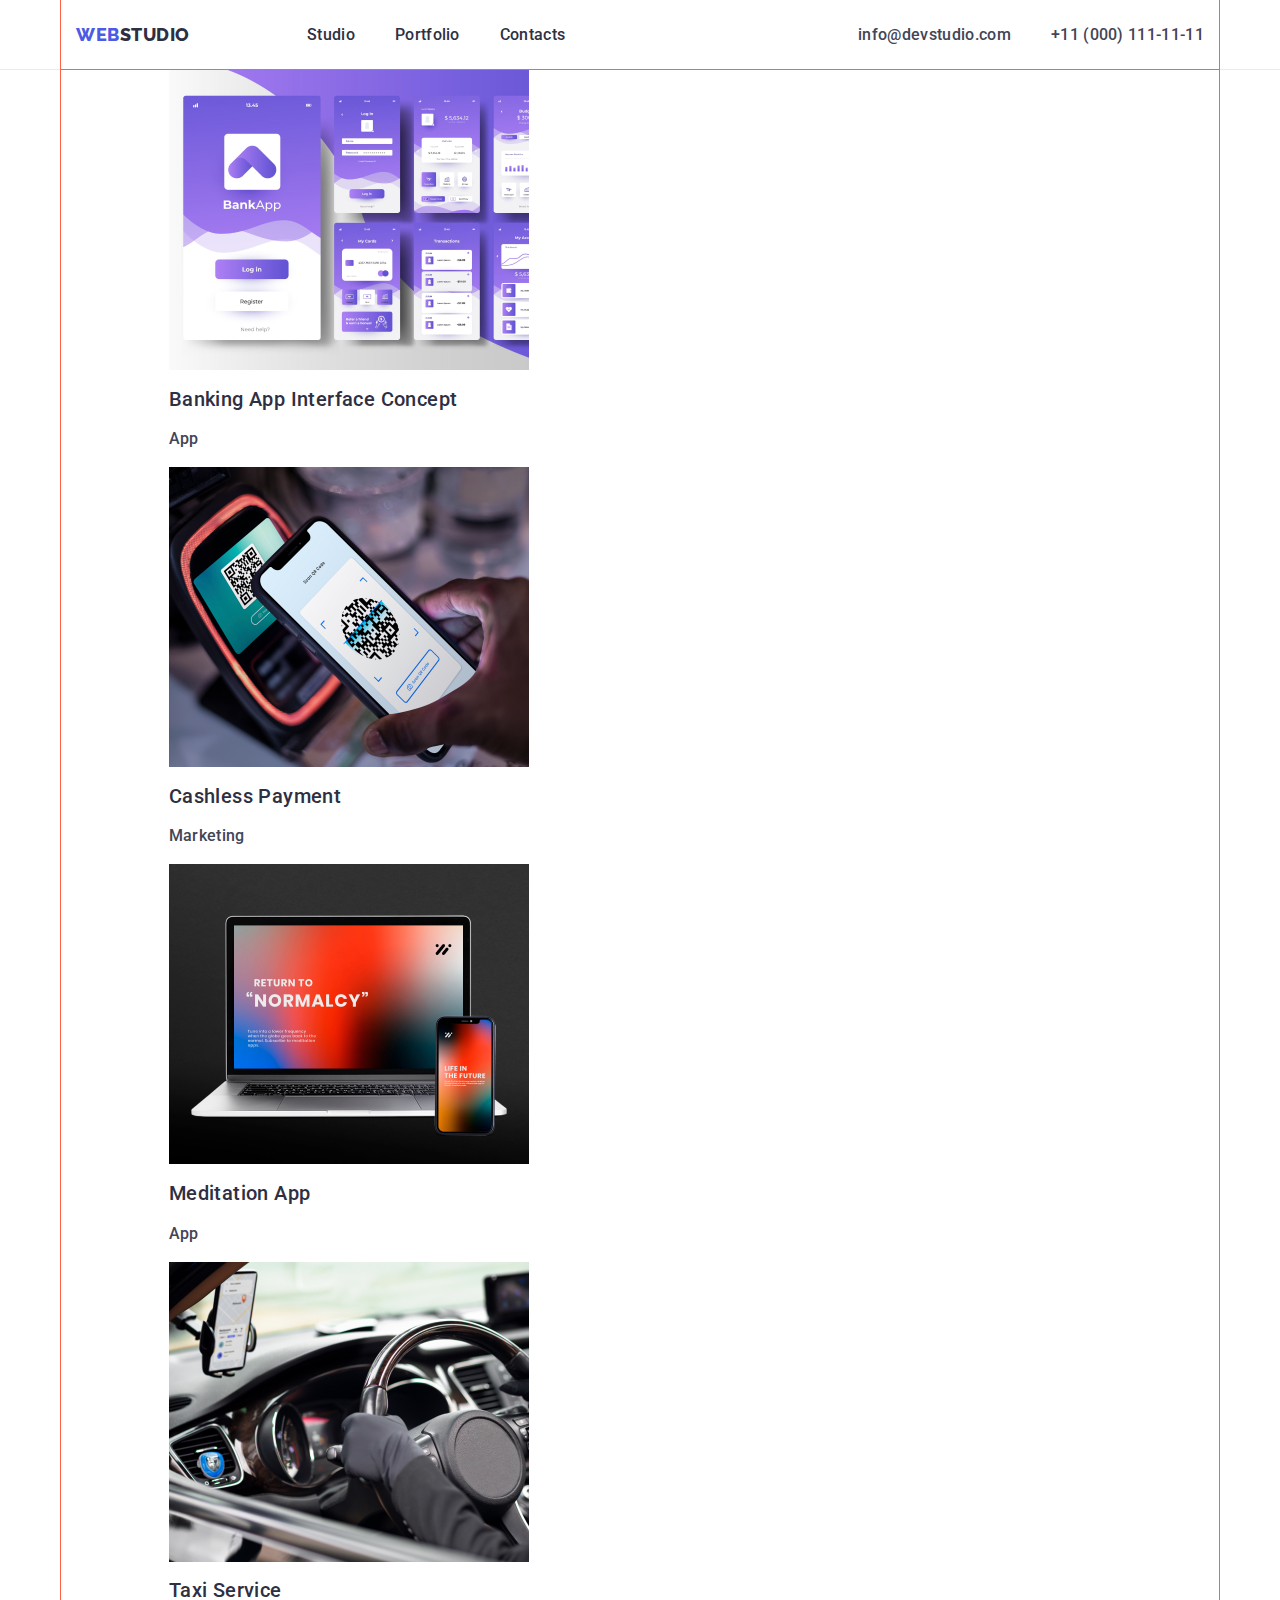
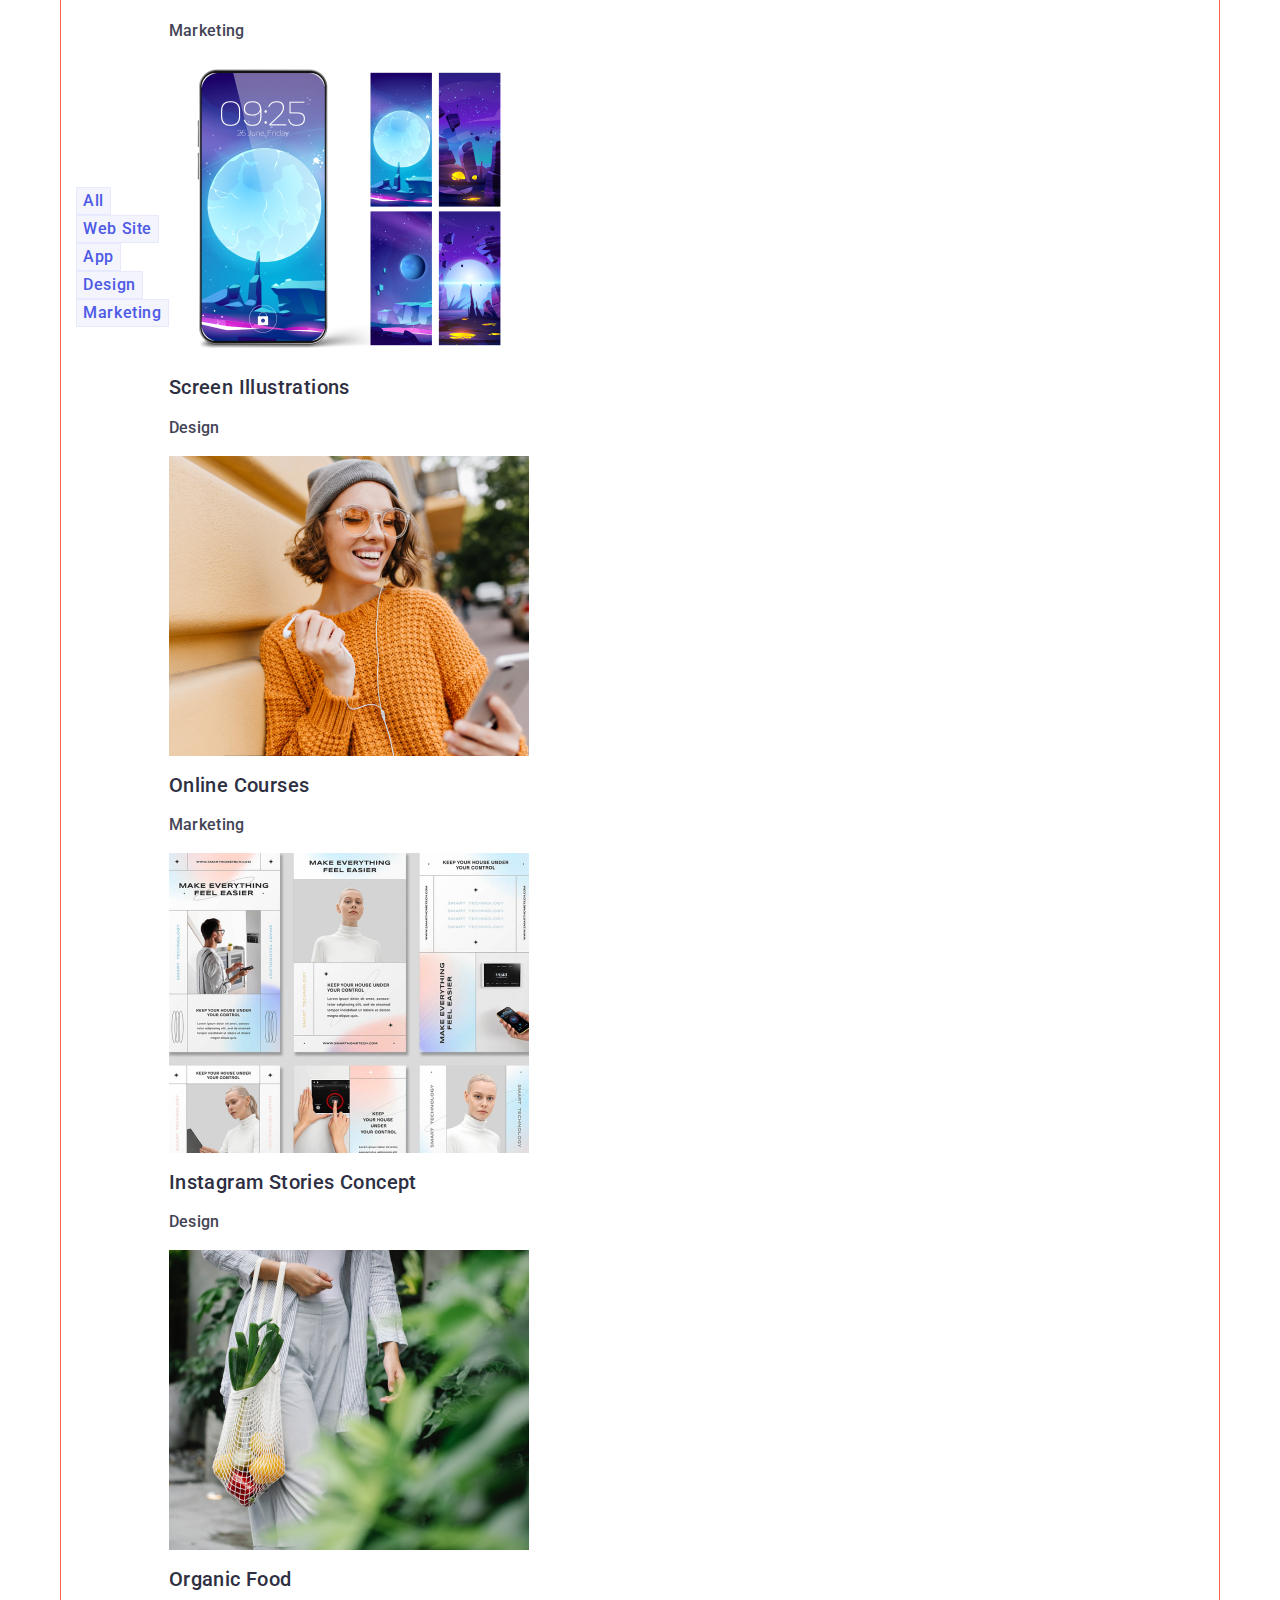
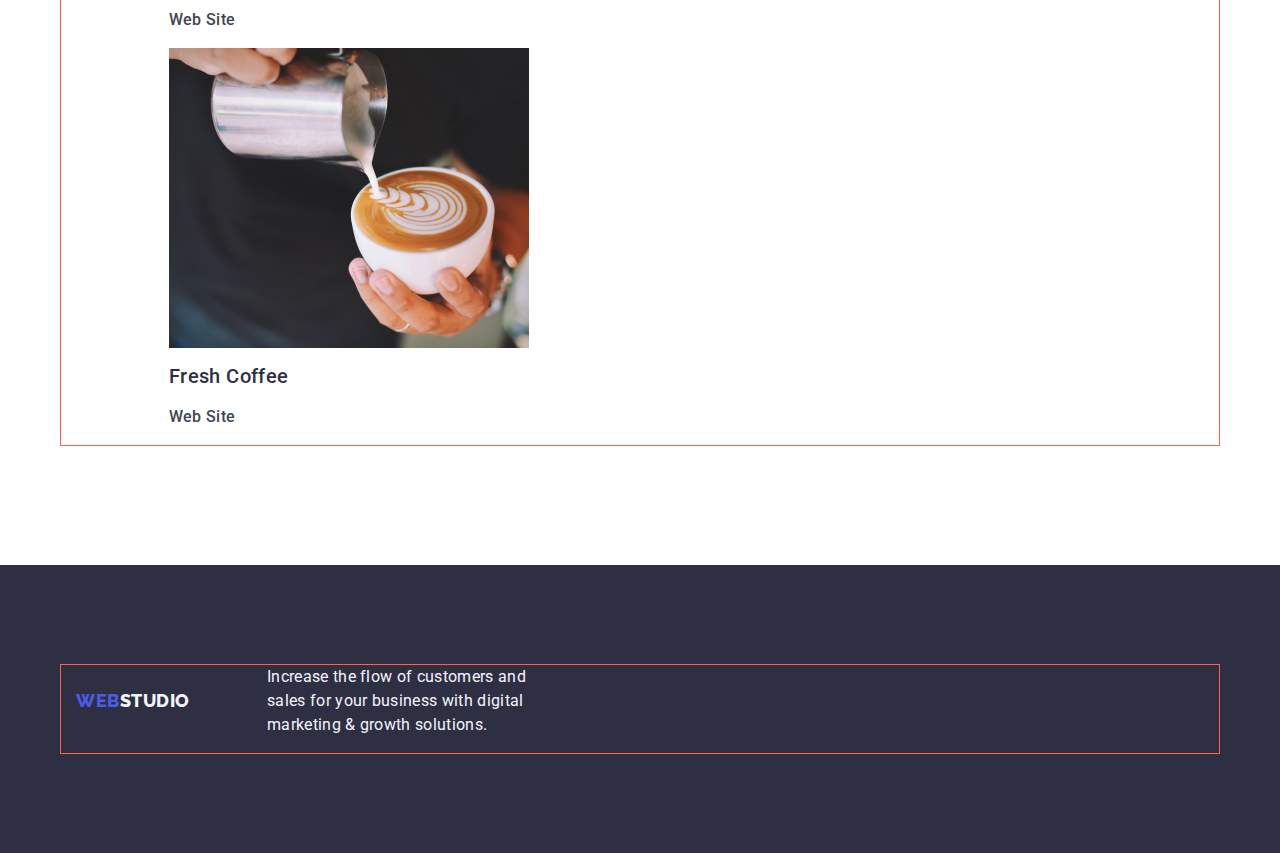
==== portfolio.html @ caf19164 "update" ====
<!DOCTYPE html>
<html lang="en">
  <head>
    <meta charset="UTF-8">
    <meta http-equiv="X-UA-Compatible" content="IE=edge">
    <meta name="viewport" content="width=device-width, initial-scale=1.0">
    <title>Portfolio</title>
    <link rel="stylesheet" 
    href="https://cdnjs.cloudflare.com/ajax/libs/modern-normalize/1.1.0/modern-normalize.min.css">
    <link rel="preconnect" href="https://fonts.googleapis.com">
    <link rel="preconnect" href="https://fonts.gstatic.com" crossorigin>
    <link
    href="https://fonts.googleapis.com/css2?family=Montserrat:wght@400;700&family=Raleway:wght@800&family=Roboto:wght@400;500;700;900&display=swap"
      rel="stylesheet">
      <link rel="stylesheet" href="./css/style.css">
  </head>
  <body>
    <!-- Top Line -->
    <header class="header">
      <div class="container"> 
        <nav class="nav-main">
          <a href="./index.html" class="link logo-header">Web<span class="logo-header-studio">Studio</span></a>
          <ul class="list nav-main">
            <li><a href="./index.html" class="link">Studio</a></li>
            <li><a href="./portfolio.html" class="link">Portfolio</a></li>
            <li><a href="" class="link">Contacts</a></li>
          </ul>
        </nav>
        <address class="contacts">
          <ul class="list nav-address">
            <li><a href="mailto:info@devstudio.com" class="link">info@devstudio.com</a></li>
            <li><a href="tel:+110001111111" class="link">+11 (000) 111-11-11</a></li>
          </ul>
        </address>
      </div>
    </header>
    
    <!-- Main -->
<main>
 <section class="portfoli">
  <div class="container">
  <h1 hidden><Button>Portfolio</Button></h1>
  
<ul class="list">
  <li><button type="button" class="portfolio-button">All</button></li>
  <li><button type="button" class="portfolio-button">Web Site</button></li>
  <li><button type="button" class="portfolio-button">App</button></li>
  <li><button type="button" class="portfolio-button">Design</button></li>
  <li><button type="button" class="portfolio-button">Marketing</button></li>
</ul>
  
  <ul class="list">
<li>
   <a href="" class="link"><img src="./images/portfolio.jpg" alt="Banking App Interface Concept" width="360">
    <h2 class="img-name">Banking App Interface Concept</h2>
      <p class="img-desc">App</p></a> 
</li>
<li>
  <a href="" class="link"><img src="./images/portfolio1.jpg" alt="Cashless Payment" width="360">
    <h2 class="img-name">Cashless Payment</h2>
      <p class="img-desc">Marketing</p></a>
</li>
<li>
  <a href="" class="link"><img src="./images/portfolio2.jpg" alt="Meditation App" width="360">
    <h2 class="img-name">Meditation App</h2>
      <p class="img-desc">App</p></a>
</li>
<li>
  <a href="" class="link"><img src="./images/portfolio3.jpg" alt="Taxi Service" width="360">
    <h2 class="img-name">Taxi Service</h2>
      <p class="img-desc">Marketing</p></a>
</li>
<li>
  <a href="" class="link"><img src="./images/portfolio4.jpg" alt="Screen Illustrations" width="360">
    <h2 class="img-name">Screen Illustrations</h2>
      <p class="img-desc">Design</p></a>
</li>
<li>
  <a href="" class="link"><img src="./images/portfolio5.jpg" alt="Online Courses" width="360">
    <h2 class="img-name">Online Courses</h2>
      <p class="img-desc">Marketing</p></a>
</li>
<li>
  <a href="" class="link"><img src="./images/portfolio6.jpg" alt="Instagram Stories Concept" width="360">
    <h2 class="img-name">Instagram Stories Concept</h2>
      <p class="img-desc">Design</p></a>
</li>
<li>
  <a href="" class="link"><img src="./images/portfolio7.jpg" alt="Organic Food" width="360">
    <h2 class="img-name">Organic Food</h2>
      <p class="img-desc">Web Site</p></a>
</li>
<li>
  <a href="" class="link"><img src="./images/portfolio8.jpg" alt="Fresh Coffee" width="360">
    <h2 class="img-name">Fresh Coffee</h2>
      <p class="img-desc">Web Site</p></a>
</li>
  </ul>
</div>
</section>
</main>
    
    <!-- footer -->
    <footer class="footer">
      <div class="container">
        <a href="./index.html" class="link logo-footer">Web<span class="logo-footer-studio">Studio</span></a>
      <p class="title-footer">
        Increase the flow of customers and sales for your business with digital
        marketing & growth solutions.
      </p>
      </div>
</footer>
  </body>
</html>
---- css/style.css ----
/* на все сразу */
body {
    background-color: #FFFFFF;
    color: #434455;
    font-family: Roboto, sans-serif;
    letter-spacing: 0.02em;
    font-size: 16px;
    line-height: 1.5; 
}

.link {
    text-decoration: none;
    padding-top: 24px;
    padding-bottom: 24px;
}

 .link:hover, .link:focus {
    color: #404bbf;
}

.list {
   list-style: none; 
   margin: 0;
   padding: 0;
}

.list a {
    color: var(--primary-text-color);
    font-weight: 500;
    font-size: 16px;
    line-height: 1.5;
    letter-spacing: 0.02em;
    text-decoration: none;
}

img{
    display:block;
}  

.container {
    width: 1158px;
    display: flex;
    align-items: center;
    
    padding-left: 15px;
    padding-right: 15px;
    margin-left: auto;
    margin-right: auto;   
    outline: 1px solid tomato; 
}


    /* --primary-text-color -#2E2F42; */
    /* --title-text-color- #434455; */
    /* --background-color: #404BBF; */
    /* --white-color: #FFFFFF; */
:root {
    --primary-text-color: #2E2F42;
    --title-text-color: #434455;
    --background-color: #404BBF;
    --white-color: #FFFFFF;
    --background-color-button: #4d5ae5;
}

 /* logo */
.logo-header {
    color: #4D5AE5;
    
    font-weight: 800;
    font-size: 18px;
    letter-spacing: 0.03em;
    font-family: Raleway, sans-serif;
    text-transform: uppercase;
    
    width: 115px;
    line-height: 1.17;
    margin-right: 76px;
}   

.logo-footer {
    color: #4D5AE5;
    
    font-weight: 800;
    font-size: 18px;
    letter-spacing: 0.03em;
    font-family: Raleway, sans-serif;
    text-transform: uppercase;
    
    width: 115px;
    line-height: 1.17;
    margin-right: 76px;
    display: inline-block;
    margin-bottom: 16px;
}   

/* header */

.header {
    border-bottom: 1px solid #e7e9fc
}

.logo-header-studio {
    color: var(--primary-text-color);
}

.contacts a {
    color: var(--title-text-color);
}

.contacts {
    font-style: normal;
    margin-left: auto;
}

.nav-main {
    display: flex;
    align-items: center;
    gap: 40px;
}

.nav-address {
    display: flex;
    gap: 40px;
}


/* footer */

.footer {
    background-color: #2E2F42;
    padding: 100px 0;
}

.logo-footer-studio {
    color: #F4F4FD;
    display: inline-block;
}

.title-footer {
    color: #F4F4FD;
    
    font-size: 16px;
    
    width: 264px;
    line-height: 1.5;
    margin-top: 0;
}


/* main Web*/

/* hero */
.hero {
    background-color: #2e2f42;
    text-align: center; 
    padding-top: 188px;
    padding-bottom: 188px;
    
}

.hero-title { 
    color: var(--white-color);
    
    font-weight: 700;
    font-size: 56px;
    line-height: 1.07;
    letter-spacing: 0.02em;
    
    max-width: 496px;
    
    margin-bottom: 48px;
    margin-top: 0;
    margin-left: auto;
    margin-right: auto;
}

.hero-button {
    color: var(--white-color);
    background-color: var(--background-color-button);
    
    font-family: Roboto, sans-serif;
    font-weight: 500;
    font-size: 16px;
    line-height: 1.5;
    letter-spacing: 0.04em;
    border-radius: 4px;
    
    
    min-width: 169px;
    height: 56px;
    margin-left: auto;
    margin-right: auto;

    border: none;
    cursor: pointer;
    display: block;
}

.hero-button:hover, .hero-button:focus {
    background-color: var(--background-color)
}

/* tactics */

.tactics {
    padding-top: 120px;
    padding-bottom: 120px;
}

.tactics-title {
    color: var(--primary-text-color);
    
    font-weight: 500;
    font-size: 20px;
    line-height: 1.2;
    letter-spacing: 0.02em;
    
    margin-top: 0;
    margin-bottom: 8px;
}

.tactics-text {
    width: 264px;
} 

.tactics-content {
    display: flex;
    gap: 24px;
}

.tactics-content .item {
    width: calc((100% - 72px) / 4);
}



/* What are we doing */

.actions {
    padding-bottom: 120px;
}

.our-actions {
    color: var(--primary-text-color);
    
    font-weight: 700;
    font-size: 36px;
    line-height: 1.11;
   
    margin-bottom: 72px;

    text-align: center;
    text-transform: capitalize;
}

.img-actions {
    display: flex;
    gap: 24px;
}

.img-actions .item {
    width: calc((100%-48px) / 3);
}

/* Our Team */
.team {
    background-color: #F4F4FD;
    padding-top: 120px;
    padding-bottom: 120px;

}

.our-team { 
    color: var(--primary-text-color);
    
    font-weight: 700;
    font-size: 36px;
    line-height: 1.11;
    letter-spacing: 0.02em;

    padding-top: 120px;
    padding-bottom: 72px;

    text-align: center;  
    text-transform: capitalize;
}

.team-name {
    color: var(--primary-text-color);
    
    font-weight: 500;
    font-size: 20px;
    line-height: 1.2;
    letter-spacing: 0.02em;
    
    margin-top: 32px;
    margin-bottom: 8px;
}

.img-employees {
    display: flex;
    gap: 24px;
}

.photo-team {
    background-color: var(--white-color);
    width: calc((100%-72px) / 4);
}

/* .team-profession {
} */

/* main Portfolio */
.portfoli {
    margin-bottom: 120px;
}


.portfolio-button {
    color: #4D5AE5;
    background: #F4F4FD;
    border: 1px solid #E7E9FC;
    
    font-family: inherit;
    font-weight: 500;
    font-size: 16px;
    line-height: 1.5;
    letter-spacing: 0.04em;
   
    cursor: pointer;
}

.portfolio-button:hover, .portfolio-button:focus {
    color: var(--white-color);
    background-color:  var(--background-color)
}    

.img-name {
    color: var(--primary-text-color);
    font-weight: 500;
    font-size: 20px;
    line-height: 1.2;
    letter-spacing: 0.02em
}

.img-desc {
  color: var(--title-text-color);
}
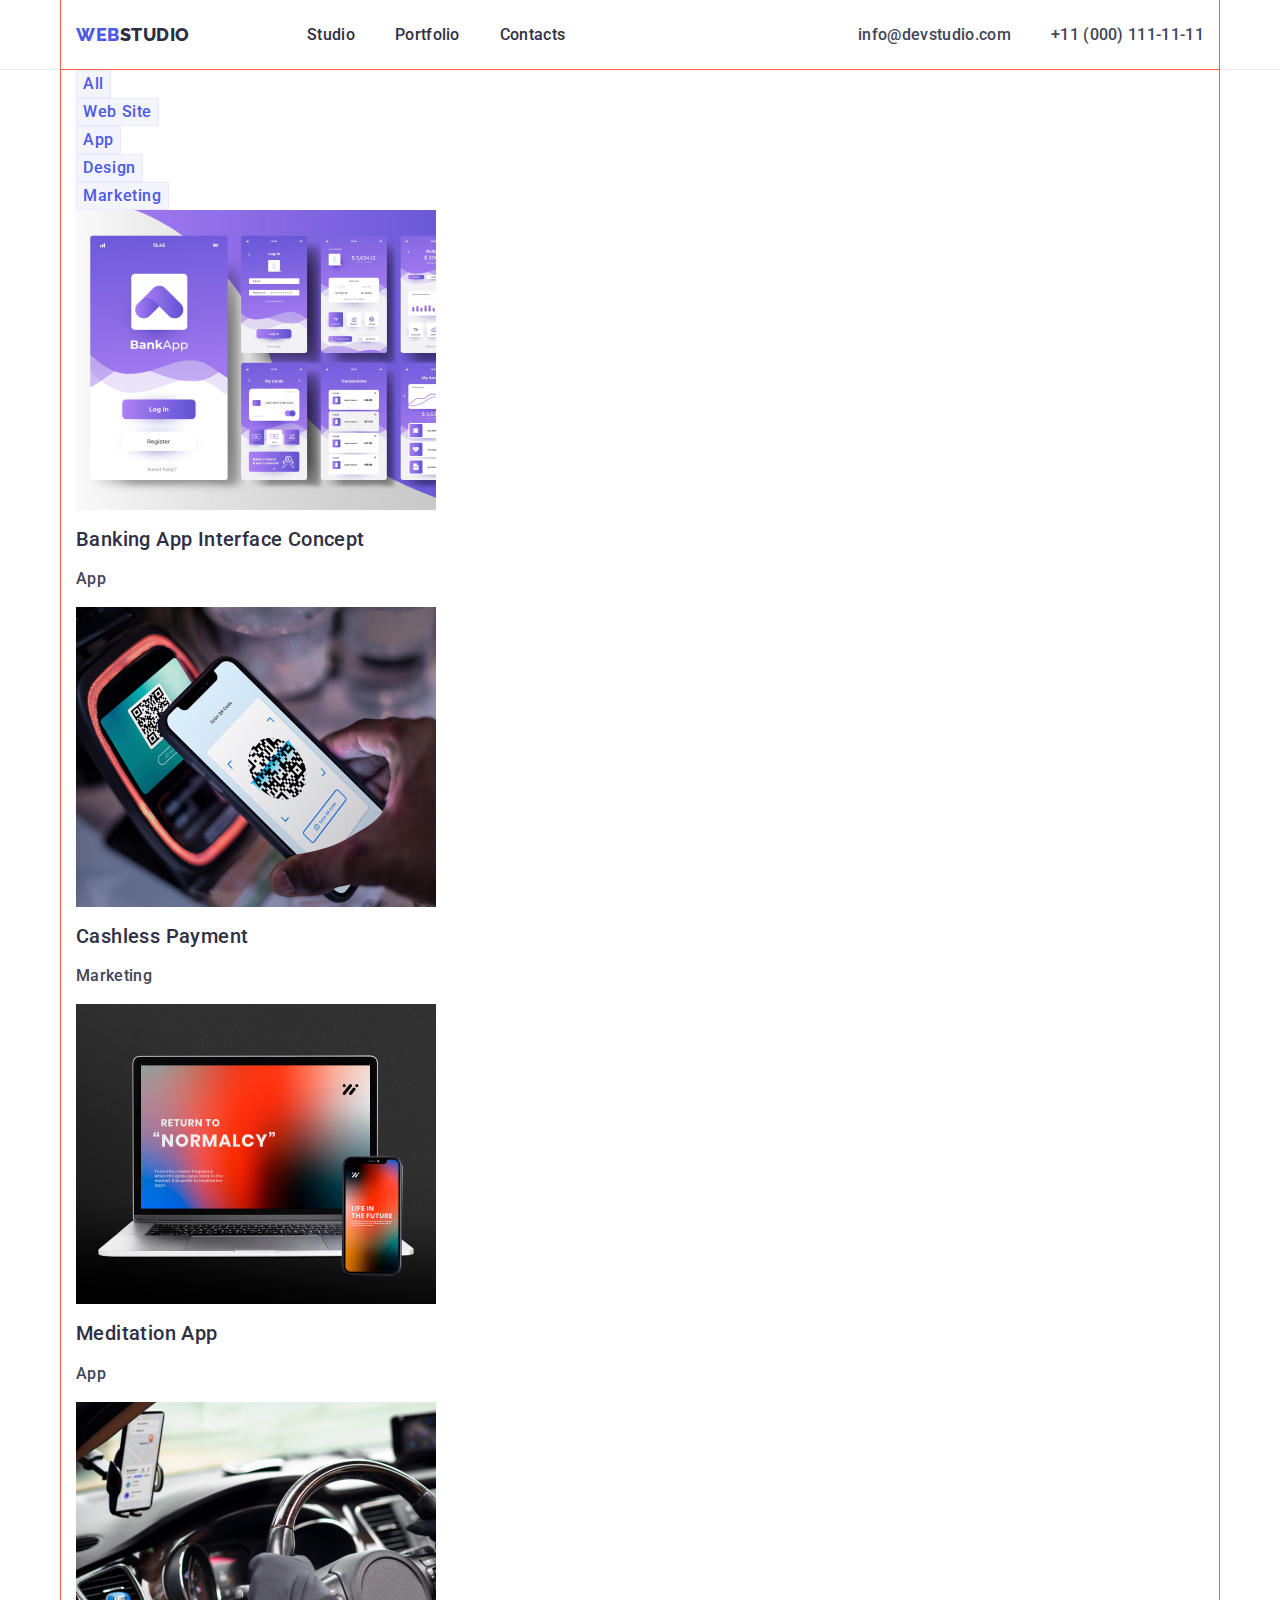
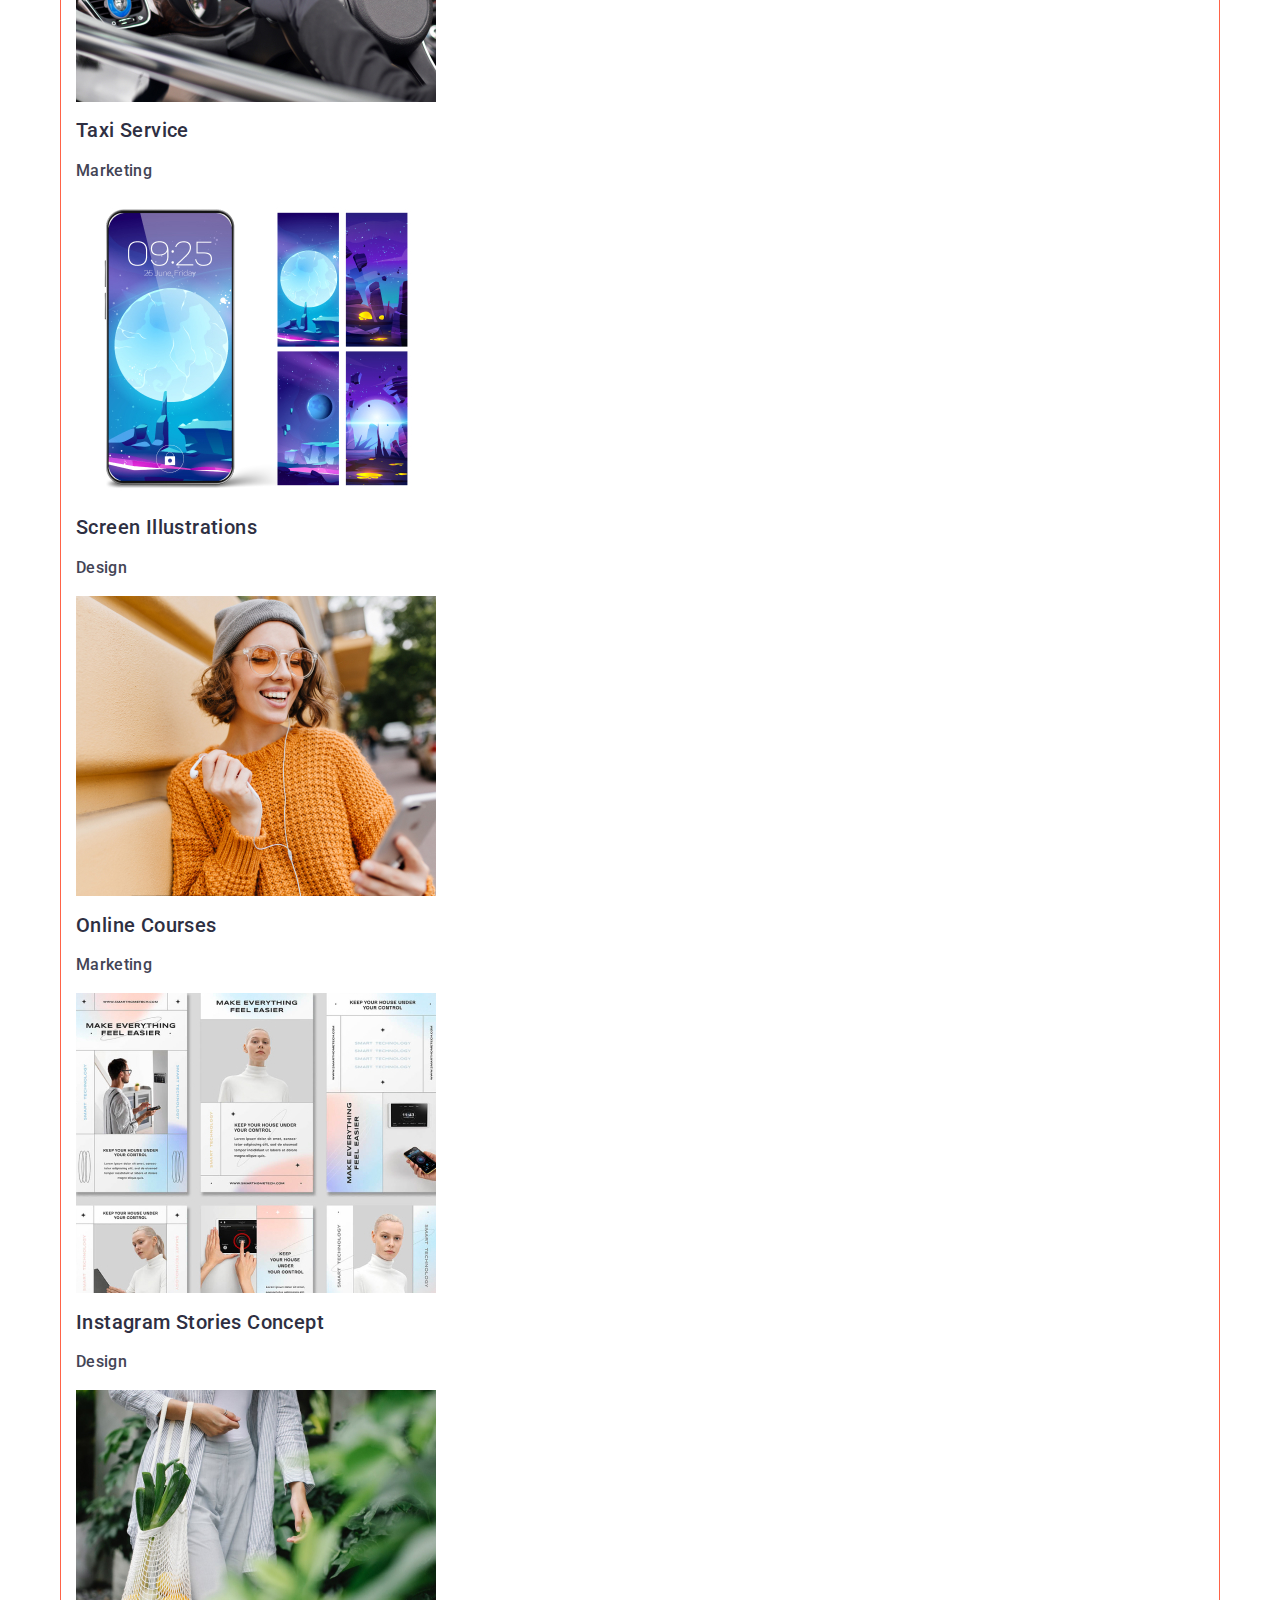
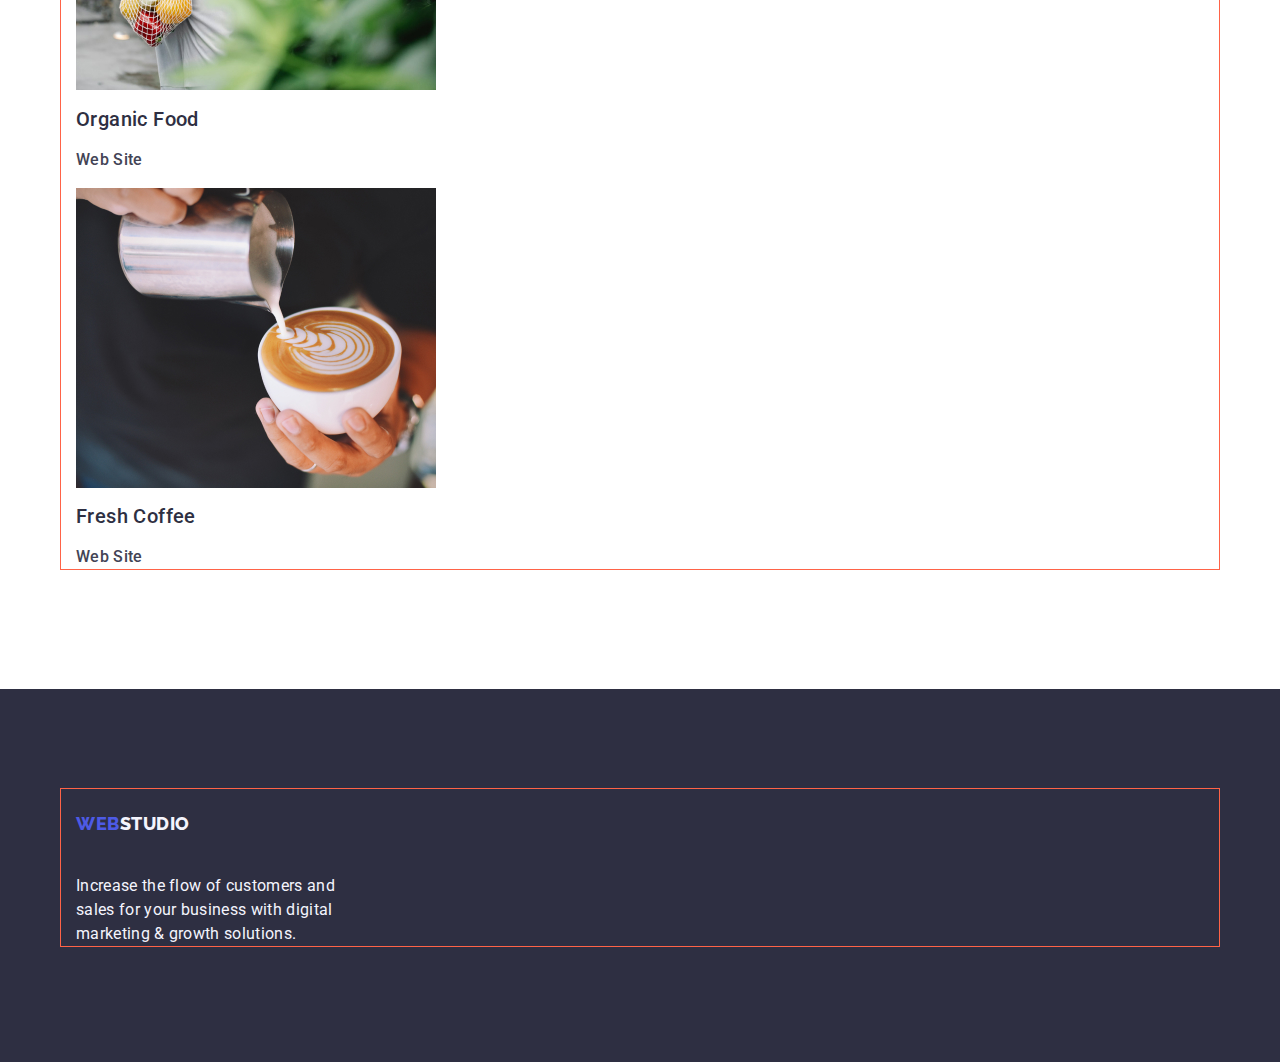
==== commit ccea244e: "update" ====
--- a/portfolio.html
+++ b/portfolio.html
@@ -17,7 +17,7 @@
   <body>
     <!-- Top Line -->
     <header class="header">
-      <div class="container"> 
+      <div class="container not-flex"> 
         <nav class="nav-main">
           <a href="./index.html" class="link logo-header">Web<span class="logo-header-studio">Studio</span></a>
           <ul class="list nav-main">
--- a/css/style.css
+++ b/css/style.css
@@ -39,7 +39,6 @@
 
 .container {
     width: 1158px;
-    display: flex;
     align-items: center;
     
     padding-left: 15px;
@@ -47,6 +46,10 @@
     margin-left: auto;
     margin-right: auto;   
     outline: 1px solid tomato; 
+}
+
+.not-flex {
+    display: flex;
 }
 
 
@@ -267,7 +270,21 @@
     background-color: #F4F4FD;
     padding-top: 120px;
     padding-bottom: 120px;
-
+}
+
+.employees {
+    padding: 32px 16px;
+    border-radius: 0px 0px 4px 4px; 
+}
+
+.img-employees {
+    display: flex;
+    gap: 24px;
+}
+
+.img-employees .item {
+    background-color: var(--white-color);
+    width: calc((100% - 72px) / 4);
 }
 
 .our-team { 
@@ -277,9 +294,10 @@
     font-size: 36px;
     line-height: 1.11;
     letter-spacing: 0.02em;
-
-    padding-top: 120px;
-    padding-bottom: 72px;
+    text-align: center;
+
+     padding-top: 120px;
+    margin-bottom: 72px; 
 
     text-align: center;  
     text-transform: capitalize;
@@ -293,19 +311,20 @@
     line-height: 1.2;
     letter-spacing: 0.02em;
     
+    text-align: center;
     margin-top: 32px;
     margin-bottom: 8px;
 }
 
-.img-employees {
-    display: flex;
-    gap: 24px;
-}
-
-.photo-team {
-    background-color: var(--white-color);
-    width: calc((100%-72px) / 4);
-}
+.team-profession {
+    text-align: center;
+}
+
+
+
+
+
+
 
 /* .team-profession {
 } */
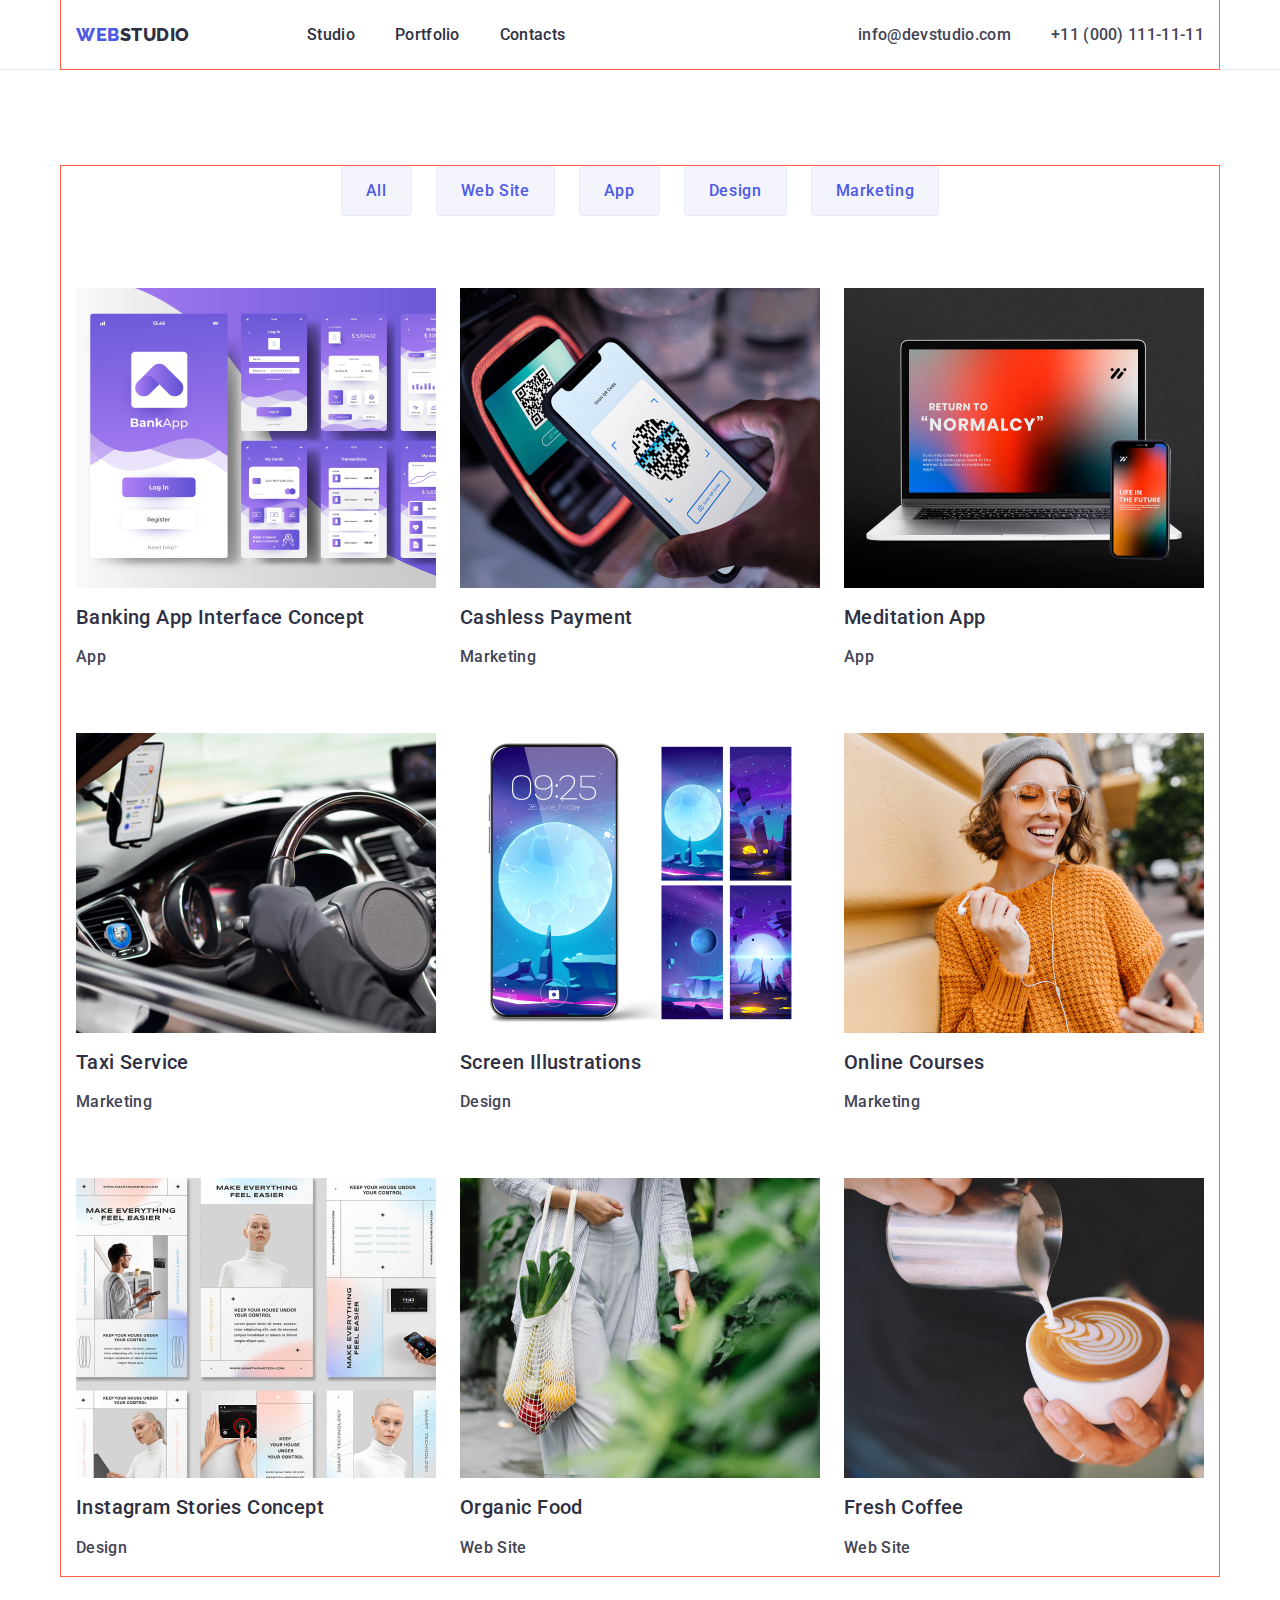
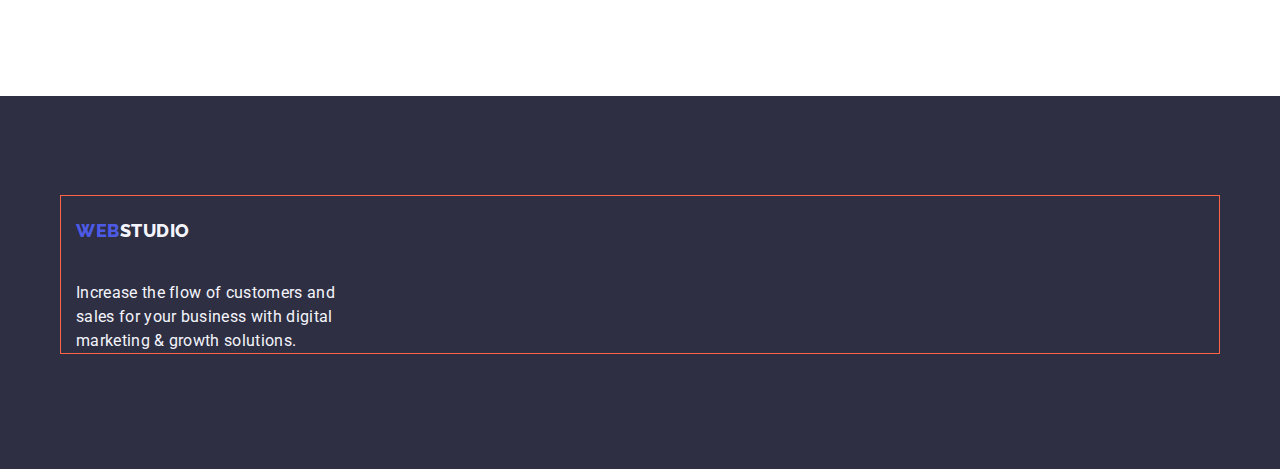
==== commit cd475232: "update" ====
--- a/portfolio.html
+++ b/portfolio.html
@@ -41,7 +41,7 @@
   <div class="container">
   <h1 hidden><Button>Portfolio</Button></h1>
   
-<ul class="list">
+<ul class="list list-button">
   <li><button type="button" class="portfolio-button">All</button></li>
   <li><button type="button" class="portfolio-button">Web Site</button></li>
   <li><button type="button" class="portfolio-button">App</button></li>
@@ -49,52 +49,70 @@
   <li><button type="button" class="portfolio-button">Marketing</button></li>
 </ul>
   
-  <ul class="list">
-<li>
+  <ul class="list list-img">
+<li class="item">
    <a href="" class="link"><img src="./images/portfolio.jpg" alt="Banking App Interface Concept" width="360">
+    <div class="">
     <h2 class="img-name">Banking App Interface Concept</h2>
       <p class="img-desc">App</p></a> 
-</li>
-<li>
+    </div>
+    </li>
+<li class="item">
   <a href="" class="link"><img src="./images/portfolio1.jpg" alt="Cashless Payment" width="360">
+    <div class="">
     <h2 class="img-name">Cashless Payment</h2>
       <p class="img-desc">Marketing</p></a>
-</li>
-<li>
+    </div>
+    </li>
+<li class="item">
   <a href="" class="link"><img src="./images/portfolio2.jpg" alt="Meditation App" width="360">
+    <div class="">
     <h2 class="img-name">Meditation App</h2>
       <p class="img-desc">App</p></a>
-</li>
-<li>
+    </div>
+    </li>
+<li class="item">
   <a href="" class="link"><img src="./images/portfolio3.jpg" alt="Taxi Service" width="360">
+    <div class="">
     <h2 class="img-name">Taxi Service</h2>
       <p class="img-desc">Marketing</p></a>
-</li>
-<li>
+    </div>
+    </li>
+<li class="item">
   <a href="" class="link"><img src="./images/portfolio4.jpg" alt="Screen Illustrations" width="360">
+    <div class="">
     <h2 class="img-name">Screen Illustrations</h2>
       <p class="img-desc">Design</p></a>
-</li>
-<li>
+    </div>
+    </li>
+<li class="item">
   <a href="" class="link"><img src="./images/portfolio5.jpg" alt="Online Courses" width="360">
+    <div class="">
     <h2 class="img-name">Online Courses</h2>
       <p class="img-desc">Marketing</p></a>
-</li>
-<li>
+    </div>
+    </li>
+<li class="item">
   <a href="" class="link"><img src="./images/portfolio6.jpg" alt="Instagram Stories Concept" width="360">
+    <div class="">
     <h2 class="img-name">Instagram Stories Concept</h2>
       <p class="img-desc">Design</p></a>
-</li>
-<li>
+    </div>
+    </li>
+<li class="item">
   <a href="" class="link"><img src="./images/portfolio7.jpg" alt="Organic Food" width="360">
+    <div class="">
     <h2 class="img-name">Organic Food</h2>
       <p class="img-desc">Web Site</p></a>
-</li>
-<li>
+    </div>
+    </li>
+<li class="item">
   <a href="" class="link"><img src="./images/portfolio8.jpg" alt="Fresh Coffee" width="360">
+    <div class="">
     <h2 class="img-name">Fresh Coffee</h2>
       <p class="img-desc">Web Site</p></a>
-</li>
+    </div>
+    </li>
   </ul>
 </div>
 </section>
--- a/css/style.css
+++ b/css/style.css
@@ -45,7 +45,7 @@
     padding-right: 15px;
     margin-left: auto;
     margin-right: auto;   
-    outline: 1px solid tomato; 
+     outline: 1px solid tomato;  
 }
 
 .not-flex {
@@ -91,9 +91,10 @@
     
     width: 115px;
     line-height: 1.17;
+    
     margin-right: 76px;
+    margin-bottom: 16px;
     display: inline-block;
-    margin-bottom: 16px;
 }   
 
 /* header */
@@ -148,6 +149,15 @@
     line-height: 1.5;
     margin-top: 0;
 }
+
+
+
+
+
+
+
+
+
 
 
 /* main Web*/
@@ -272,7 +282,7 @@
     padding-bottom: 120px;
 }
 
-.employees {
+.min-resume {
     padding: 32px 16px;
     border-radius: 0px 0px 4px 4px; 
 }
@@ -296,7 +306,7 @@
     letter-spacing: 0.02em;
     text-align: center;
 
-     padding-top: 120px;
+    padding-top: 120px;
     margin-bottom: 72px; 
 
     text-align: center;  
@@ -326,12 +336,21 @@
 
 
 
-/* .team-profession {
-} */
+
+
 
 /* main Portfolio */
 .portfoli {
-    margin-bottom: 120px;
+    padding-top: 96px;
+    padding-bottom: 120px;
+}
+
+
+.list-button {
+    display: flex;
+    justify-content: center;
+    gap: 24px;
+    margin-bottom: 72px;
 }
 
 
@@ -339,20 +358,40 @@
     color: #4D5AE5;
     background: #F4F4FD;
     border: 1px solid #E7E9FC;
+    border-radius: 4px;
     
     font-family: inherit;
     font-weight: 500;
     font-size: 16px;
     line-height: 1.5;
     letter-spacing: 0.04em;
+
+    padding-top: 12px;
+    padding-bottom: 12px;
+    padding-right: 24px;
+    padding-left: 24px;
    
     cursor: pointer;
 }
 
 .portfolio-button:hover, .portfolio-button:focus {
     color: var(--white-color);
-    background-color:  var(--background-color)
-}    
+    background-color:  var(--background-color);
+    border: 1px solid transparent;
+
+}  
+
+.list-img {
+    display: flex;
+    flex-wrap: wrap;
+    column-gap: 24px;
+    row-gap: 48px;
+}
+
+.list-img .item{
+    width: calc((100% - 48px) / 3);
+
+}
 
 .img-name {
     color: var(--primary-text-color);
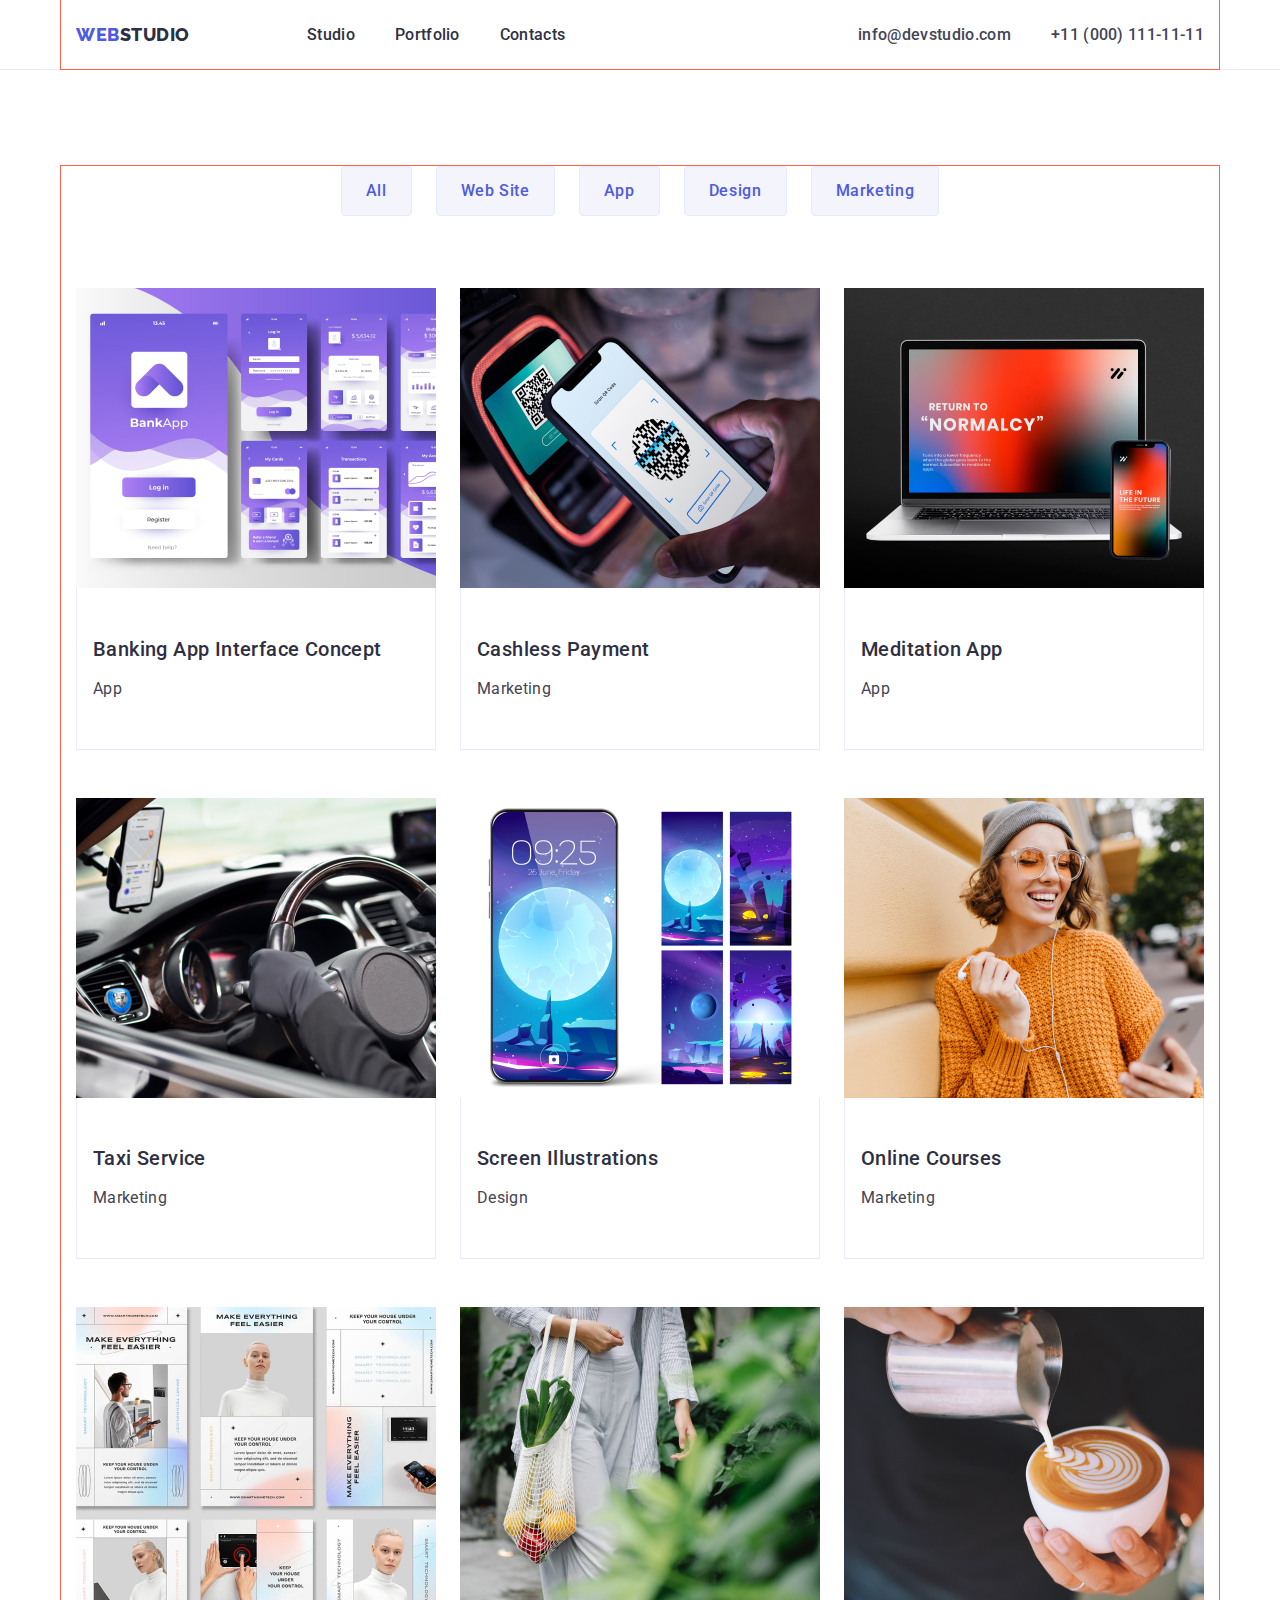
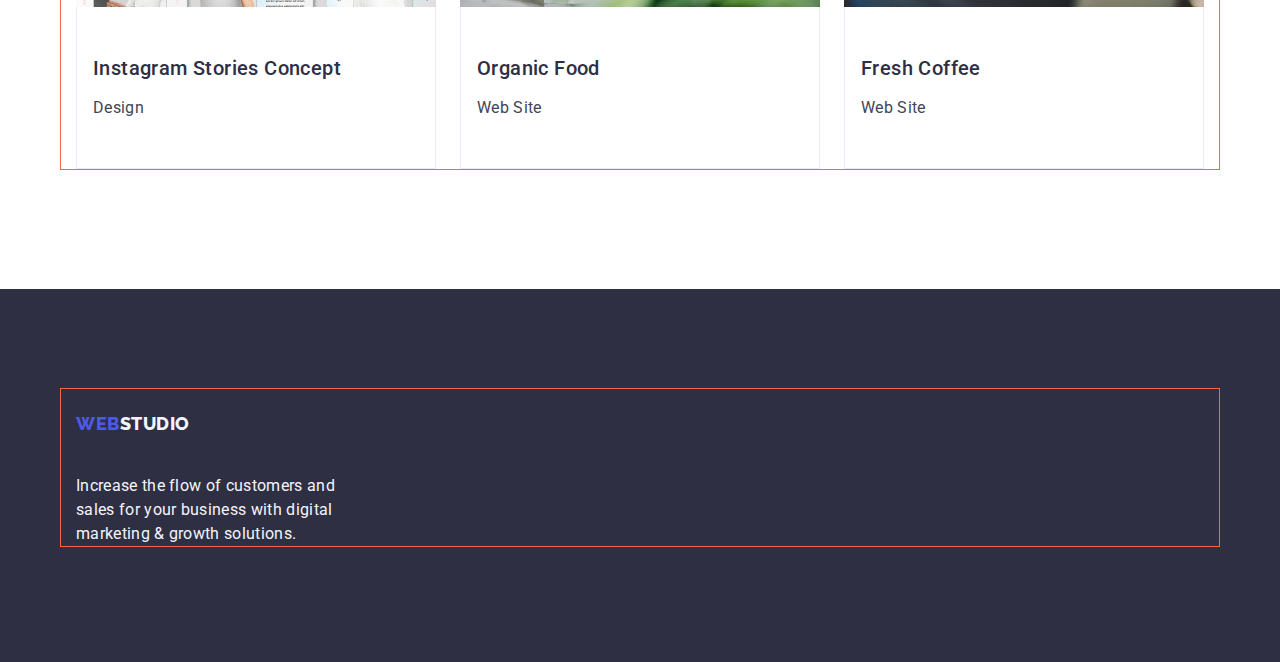
==== commit 57a7bc63: "update" ====
--- a/portfolio.html
+++ b/portfolio.html
@@ -37,7 +37,7 @@
     
     <!-- Main -->
 <main>
- <section class="portfoli">
+ <section class="portfolio">
   <div class="container">
   <h1 hidden><Button>Portfolio</Button></h1>
   
@@ -51,66 +51,66 @@
   
   <ul class="list list-img">
 <li class="item">
-   <a href="" class="link"><img src="./images/portfolio.jpg" alt="Banking App Interface Concept" width="360">
-    <div class="">
+   <a href="" class="link"><img src="./images/portfolio.jpg" alt="Banking App Interface Concept" width="360"></a>
+    <div class="text-portfoli">
     <h2 class="img-name">Banking App Interface Concept</h2>
-      <p class="img-desc">App</p></a> 
+      <p class="img-desc">App</p>
     </div>
     </li>
 <li class="item">
-  <a href="" class="link"><img src="./images/portfolio1.jpg" alt="Cashless Payment" width="360">
-    <div class="">
+  <a href="" class="link"><img src="./images/portfolio1.jpg" alt="Cashless Payment" width="360"></a>
+    <div class="text-portfoli">
     <h2 class="img-name">Cashless Payment</h2>
-      <p class="img-desc">Marketing</p></a>
+      <p class="img-desc">Marketing</p>
     </div>
     </li>
 <li class="item">
-  <a href="" class="link"><img src="./images/portfolio2.jpg" alt="Meditation App" width="360">
-    <div class="">
+  <a href="" class="link"><img src="./images/portfolio2.jpg" alt="Meditation App" width="360"></a>
+    <div class="text-portfoli">
     <h2 class="img-name">Meditation App</h2>
-      <p class="img-desc">App</p></a>
+      <p class="img-desc">App</p>
     </div>
     </li>
 <li class="item">
-  <a href="" class="link"><img src="./images/portfolio3.jpg" alt="Taxi Service" width="360">
-    <div class="">
+  <a href="" class="link"><img src="./images/portfolio3.jpg" alt="Taxi Service" width="360"></a>
+    <div class="text-portfoli">
     <h2 class="img-name">Taxi Service</h2>
-      <p class="img-desc">Marketing</p></a>
+      <p class="img-desc">Marketing</p>
     </div>
     </li>
 <li class="item">
-  <a href="" class="link"><img src="./images/portfolio4.jpg" alt="Screen Illustrations" width="360">
-    <div class="">
+  <a href="" class="link"><img src="./images/portfolio4.jpg" alt="Screen Illustrations" width="360"></a>
+    <div class="text-portfoli">
     <h2 class="img-name">Screen Illustrations</h2>
-      <p class="img-desc">Design</p></a>
+      <p class="img-desc">Design</p>
     </div>
     </li>
 <li class="item">
-  <a href="" class="link"><img src="./images/portfolio5.jpg" alt="Online Courses" width="360">
-    <div class="">
+  <a href="" class="link"><img src="./images/portfolio5.jpg" alt="Online Courses" width="360"></a>
+    <div class="text-portfoli">
     <h2 class="img-name">Online Courses</h2>
-      <p class="img-desc">Marketing</p></a>
+      <p class="img-desc">Marketing</p>
     </div>
     </li>
 <li class="item">
-  <a href="" class="link"><img src="./images/portfolio6.jpg" alt="Instagram Stories Concept" width="360">
-    <div class="">
+  <a href="" class="link"><img src="./images/portfolio6.jpg" alt="Instagram Stories Concept" width="360"></a>
+    <div class="text-portfoli">
     <h2 class="img-name">Instagram Stories Concept</h2>
-      <p class="img-desc">Design</p></a>
+      <p class="img-desc">Design</p>
     </div>
     </li>
 <li class="item">
-  <a href="" class="link"><img src="./images/portfolio7.jpg" alt="Organic Food" width="360">
-    <div class="">
+  <a href="" class="link"><img src="./images/portfolio7.jpg" alt="Organic Food" width="360"></a>
+    <div class="text-portfoli">
     <h2 class="img-name">Organic Food</h2>
-      <p class="img-desc">Web Site</p></a>
+      <p class="img-desc">Web Site</p>
     </div>
     </li>
 <li class="item">
-  <a href="" class="link"><img src="./images/portfolio8.jpg" alt="Fresh Coffee" width="360">
-    <div class="">
+  <a href="" class="link"><img src="./images/portfolio8.jpg" alt="Fresh Coffee" width="360"></a>
+    <div class="text-portfoli">
     <h2 class="img-name">Fresh Coffee</h2>
-      <p class="img-desc">Web Site</p></a>
+      <p class="img-desc">Web Site</p>
     </div>
     </li>
   </ul>
--- a/css/style.css
+++ b/css/style.css
@@ -340,11 +340,21 @@
 
 
 /* main Portfolio */
-.portfoli {
+.portfolio {
     padding-top: 96px;
     padding-bottom: 120px;
 }
 
+.list-img {
+    display: flex;
+    flex-wrap: wrap;
+    column-gap: 24px;
+    row-gap: 48px;
+}
+
+.list-img .item{
+    width: calc((100% - 48px) / 3);
+}
 
 .list-button {
     display: flex;
@@ -352,7 +362,6 @@
     gap: 24px;
     margin-bottom: 72px;
 }
-
 
 .portfolio-button {
     color: #4D5AE5;
@@ -381,26 +390,25 @@
 
 }  
 
-.list-img {
-    display: flex;
-    flex-wrap: wrap;
-    column-gap: 24px;
-    row-gap: 48px;
-}
-
-.list-img .item{
-    width: calc((100% - 48px) / 3);
-
-}
-
 .img-name {
     color: var(--primary-text-color);
     font-weight: 500;
     font-size: 20px;
     line-height: 1.2;
-    letter-spacing: 0.02em
+    letter-spacing: 0.02em;
+
+    margin-bottom: 8px;
 }
 
 .img-desc {
   color: var(--title-text-color);
-} +} 
+
+.text-portfoli {
+    padding-top: 32px;
+    padding-bottom: 32px;
+    padding-left: 16px;
+    padding-right: 16px;
+    border: 1px solid #e7e9fc;
+    border-top: none;
+}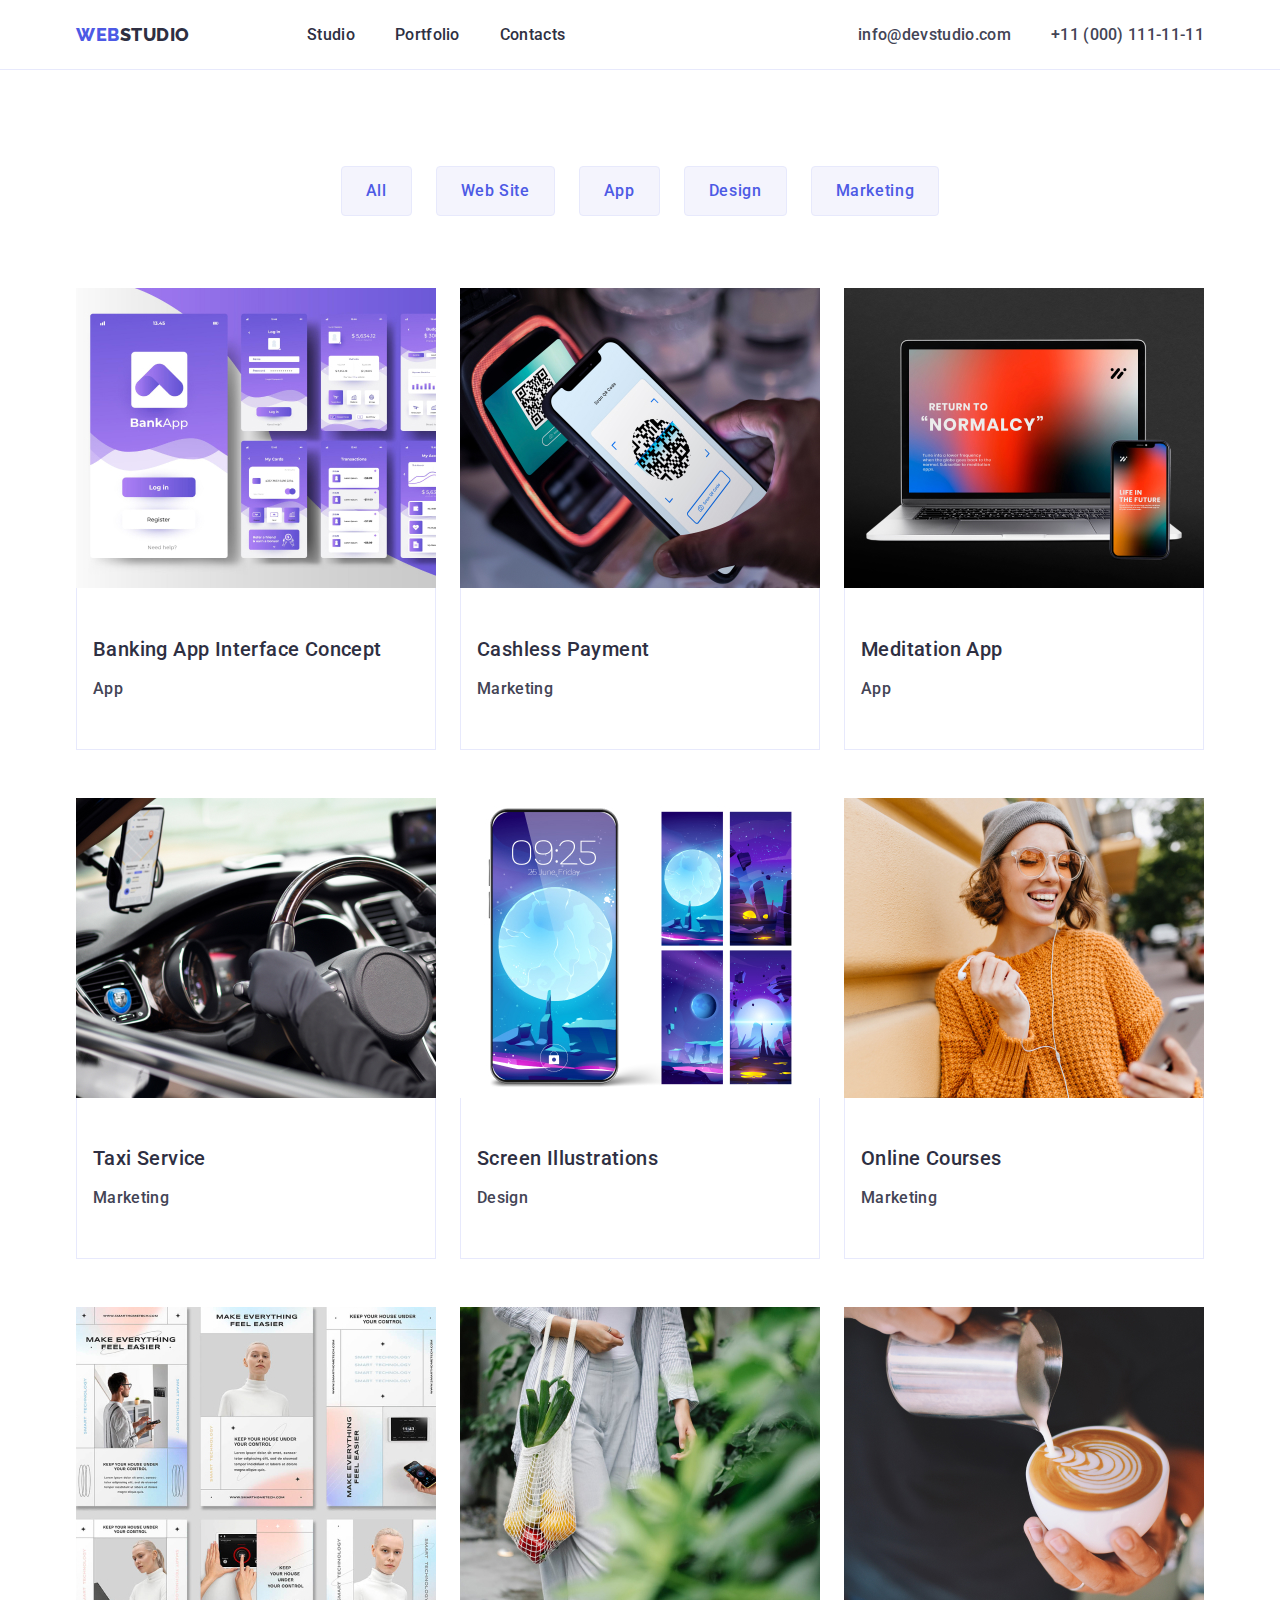
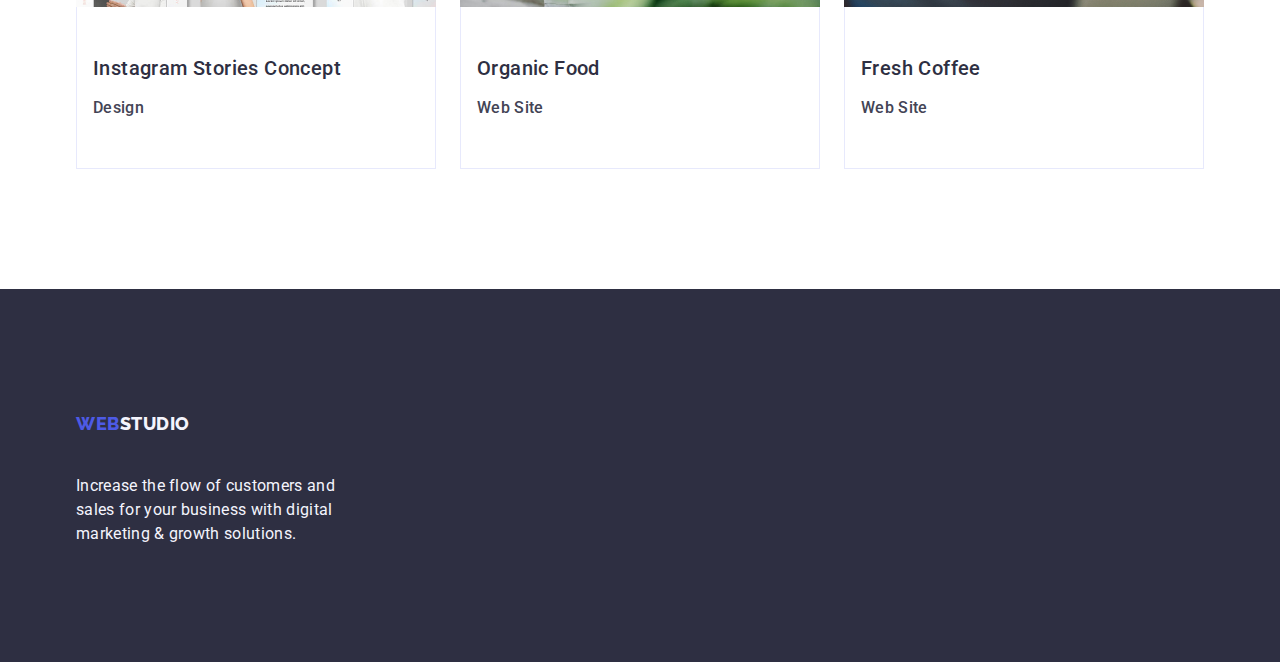
==== commit 08ea54b6: "update" ====
--- a/portfolio.html
+++ b/portfolio.html
@@ -50,68 +50,77 @@
 </ul>
   
   <ul class="list list-img">
+
 <li class="item">
-   <a href="" class="link"><img src="./images/portfolio.jpg" alt="Banking App Interface Concept" width="360"></a>
+   <a href="" class="link"><img src="./images/portfolio.jpg" alt="Banking App Interface Concept" width="360">
     <div class="text-portfoli">
     <h2 class="img-name">Banking App Interface Concept</h2>
       <p class="img-desc">App</p>
-    </div>
+    </div></a>
     </li>
+
 <li class="item">
-  <a href="" class="link"><img src="./images/portfolio1.jpg" alt="Cashless Payment" width="360"></a>
+  <a href="" class="link"><img src="./images/portfolio1.jpg" alt="Cashless Payment" width="360">
     <div class="text-portfoli">
     <h2 class="img-name">Cashless Payment</h2>
       <p class="img-desc">Marketing</p>
-    </div>
+    </div></a>
     </li>
+
 <li class="item">
-  <a href="" class="link"><img src="./images/portfolio2.jpg" alt="Meditation App" width="360"></a>
+  <a href="" class="link"><img src="./images/portfolio2.jpg" alt="Meditation App" width="360">
     <div class="text-portfoli">
     <h2 class="img-name">Meditation App</h2>
       <p class="img-desc">App</p>
-    </div>
+    </div></a>
     </li>
+
 <li class="item">
-  <a href="" class="link"><img src="./images/portfolio3.jpg" alt="Taxi Service" width="360"></a>
+  <a href="" class="link"><img src="./images/portfolio3.jpg" alt="Taxi Service" width="360">
     <div class="text-portfoli">
     <h2 class="img-name">Taxi Service</h2>
       <p class="img-desc">Marketing</p>
-    </div>
+    </div></a>
     </li>
+
 <li class="item">
-  <a href="" class="link"><img src="./images/portfolio4.jpg" alt="Screen Illustrations" width="360"></a>
+  <a href="" class="link"><img src="./images/portfolio4.jpg" alt="Screen Illustrations" width="360">
     <div class="text-portfoli">
     <h2 class="img-name">Screen Illustrations</h2>
       <p class="img-desc">Design</p>
-    </div>
+    </div></a>
     </li>
+
 <li class="item">
-  <a href="" class="link"><img src="./images/portfolio5.jpg" alt="Online Courses" width="360"></a>
+  <a href="" class="link"><img src="./images/portfolio5.jpg" alt="Online Courses" width="360">
     <div class="text-portfoli">
     <h2 class="img-name">Online Courses</h2>
       <p class="img-desc">Marketing</p>
-    </div>
+    </div></a>
     </li>
+
 <li class="item">
-  <a href="" class="link"><img src="./images/portfolio6.jpg" alt="Instagram Stories Concept" width="360"></a>
+  <a href="" class="link"><img src="./images/portfolio6.jpg" alt="Instagram Stories Concept" width="360">
     <div class="text-portfoli">
     <h2 class="img-name">Instagram Stories Concept</h2>
       <p class="img-desc">Design</p>
-    </div>
+    </div></a>
     </li>
+
 <li class="item">
-  <a href="" class="link"><img src="./images/portfolio7.jpg" alt="Organic Food" width="360"></a>
+  <a href="" class="link"><img src="./images/portfolio7.jpg" alt="Organic Food" width="360">
     <div class="text-portfoli">
     <h2 class="img-name">Organic Food</h2>
       <p class="img-desc">Web Site</p>
-    </div>
+    </div></a>
     </li>
+
 <li class="item">
-  <a href="" class="link"><img src="./images/portfolio8.jpg" alt="Fresh Coffee" width="360"></a>
+  <a href="" class="link"><img src="./images/portfolio8.jpg" alt="Fresh Coffee" width="360">
     <div class="text-portfoli">
     <h2 class="img-name">Fresh Coffee</h2>
       <p class="img-desc">Web Site</p>
-    </div>
+    </div></a>
     </li>
   </ul>
 </div>
--- a/css/style.css
+++ b/css/style.css
@@ -45,7 +45,7 @@
     padding-right: 15px;
     margin-left: auto;
     margin-right: auto;   
-     outline: 1px solid tomato;  
+     /* outline: 1px solid tomato;   */
 }
 
 .not-flex {
@@ -356,6 +356,8 @@
     width: calc((100% - 48px) / 3);
 }
 
+
+
 .list-button {
     display: flex;
     justify-content: center;
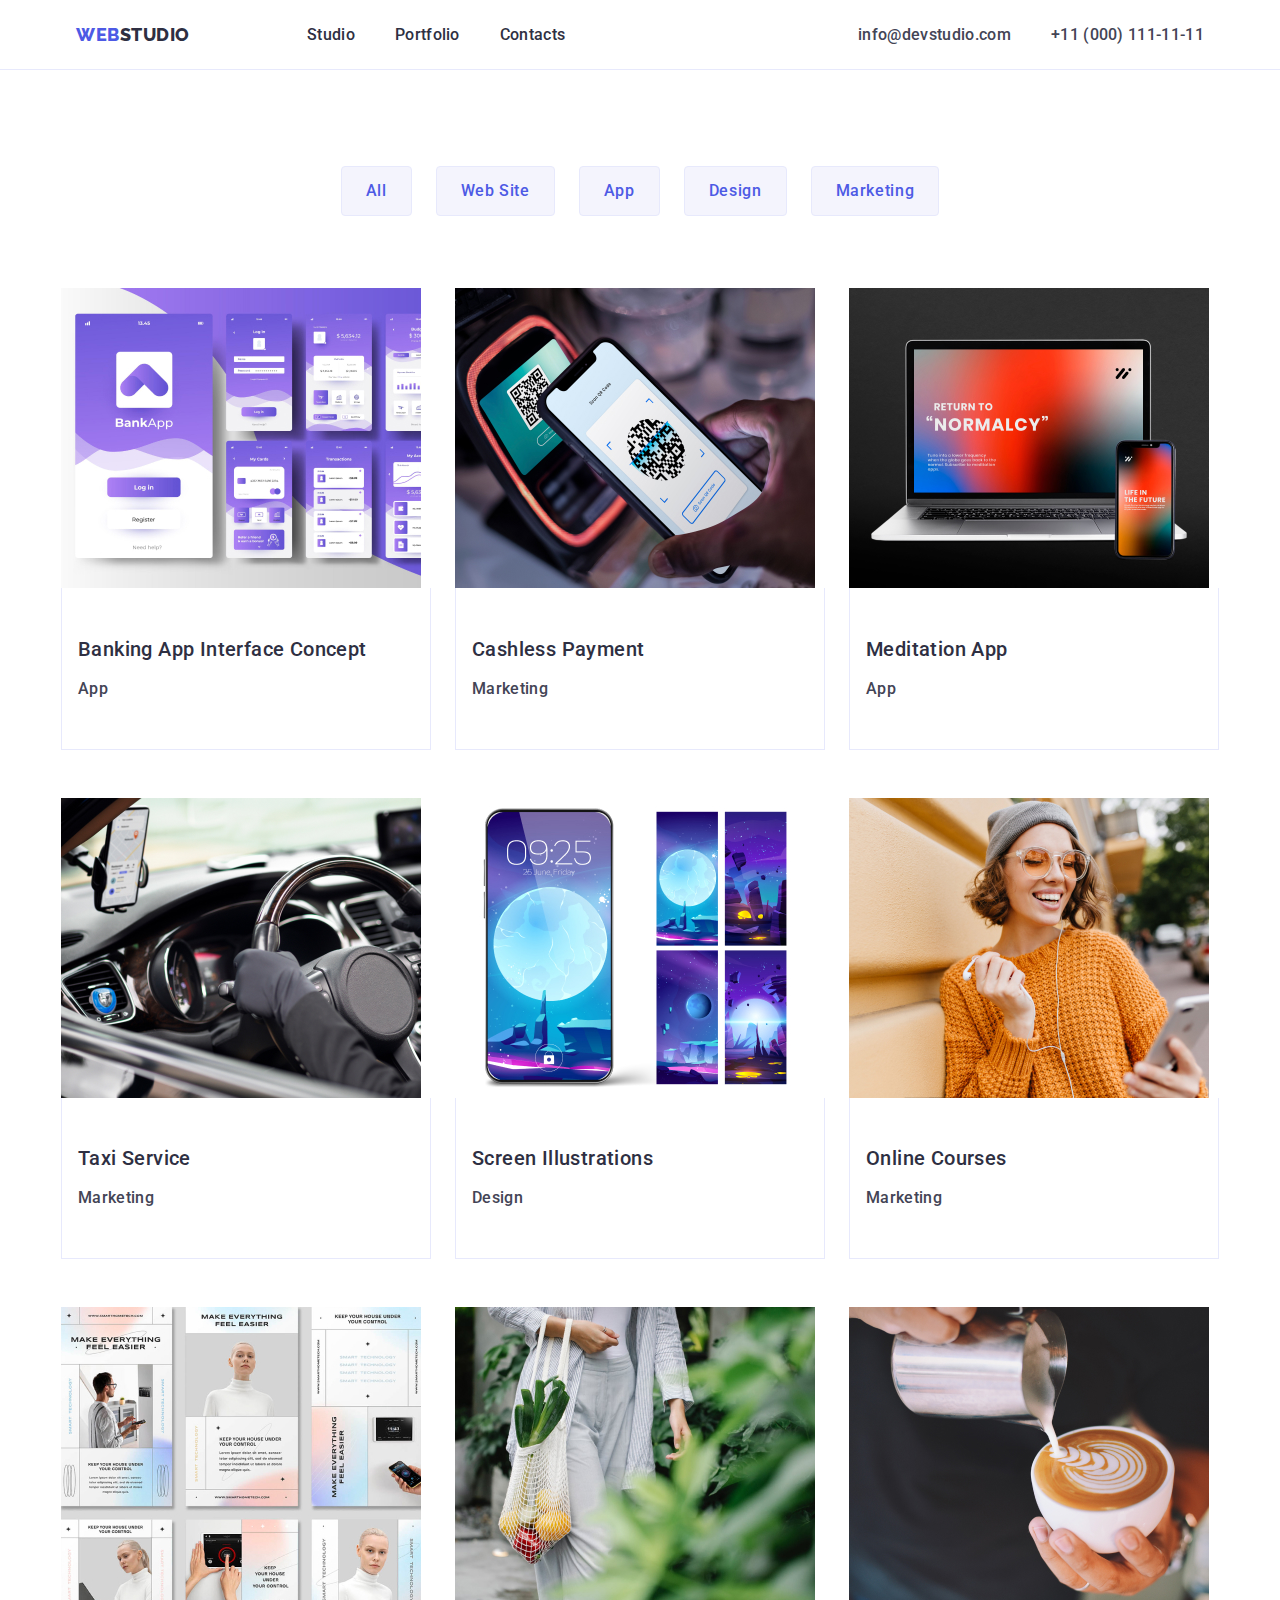
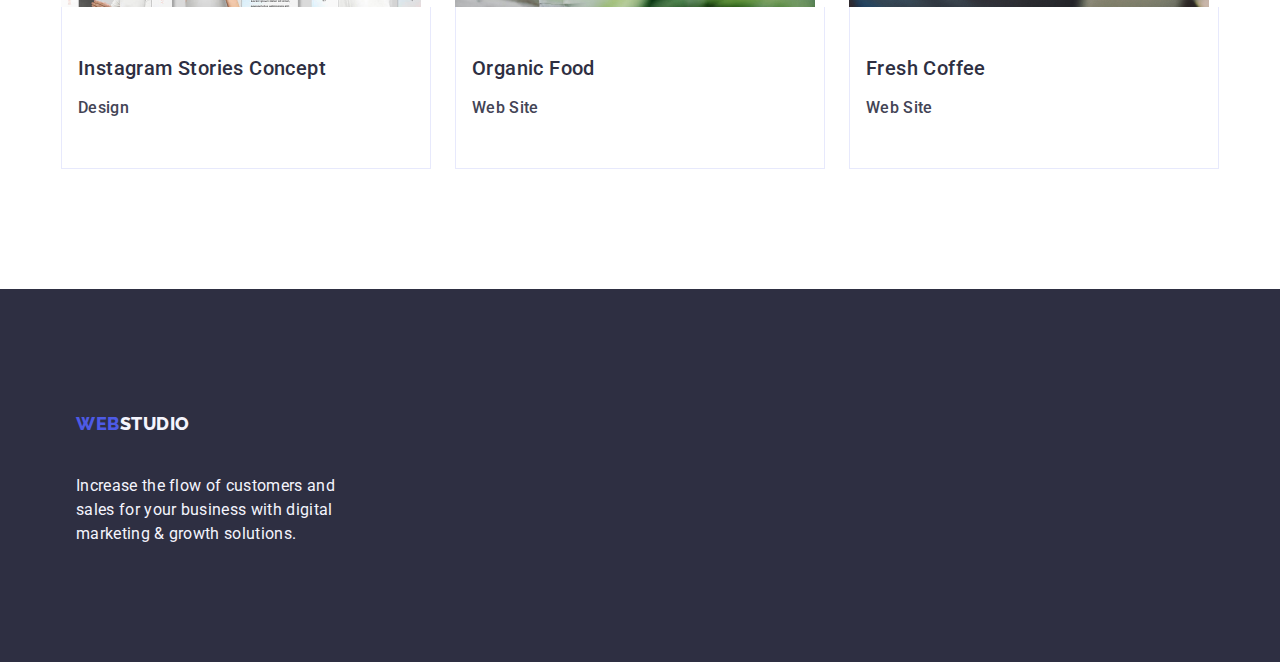
==== commit 343bdbd3: "update" ====
--- a/portfolio.html
+++ b/portfolio.html
@@ -38,7 +38,7 @@
     <!-- Main -->
 <main>
  <section class="portfolio">
-  <div class="container">
+  <div class="container-none-padding">
   <h1 hidden><Button>Portfolio</Button></h1>
   
 <ul class="list list-button">
--- a/css/style.css
+++ b/css/style.css
@@ -43,6 +43,15 @@
     
     padding-left: 15px;
     padding-right: 15px;
+    margin-left: auto;
+    margin-right: auto;   
+     /* outline: 1px solid tomato;   */
+}
+
+.container-none-padding {
+    width: 1158px;
+    align-items: center;
+    
     margin-left: auto;
     margin-right: auto;   
      /* outline: 1px solid tomato;   */
@@ -94,7 +103,9 @@
     
     margin-right: 76px;
     margin-bottom: 16px;
+    
     display: inline-block;
+    text-decoration: none;
 }   
 
 /* header */
@@ -306,7 +317,7 @@
     letter-spacing: 0.02em;
     text-align: center;
 
-    padding-top: 120px;
+    
     margin-bottom: 72px; 
 
     text-align: center;  
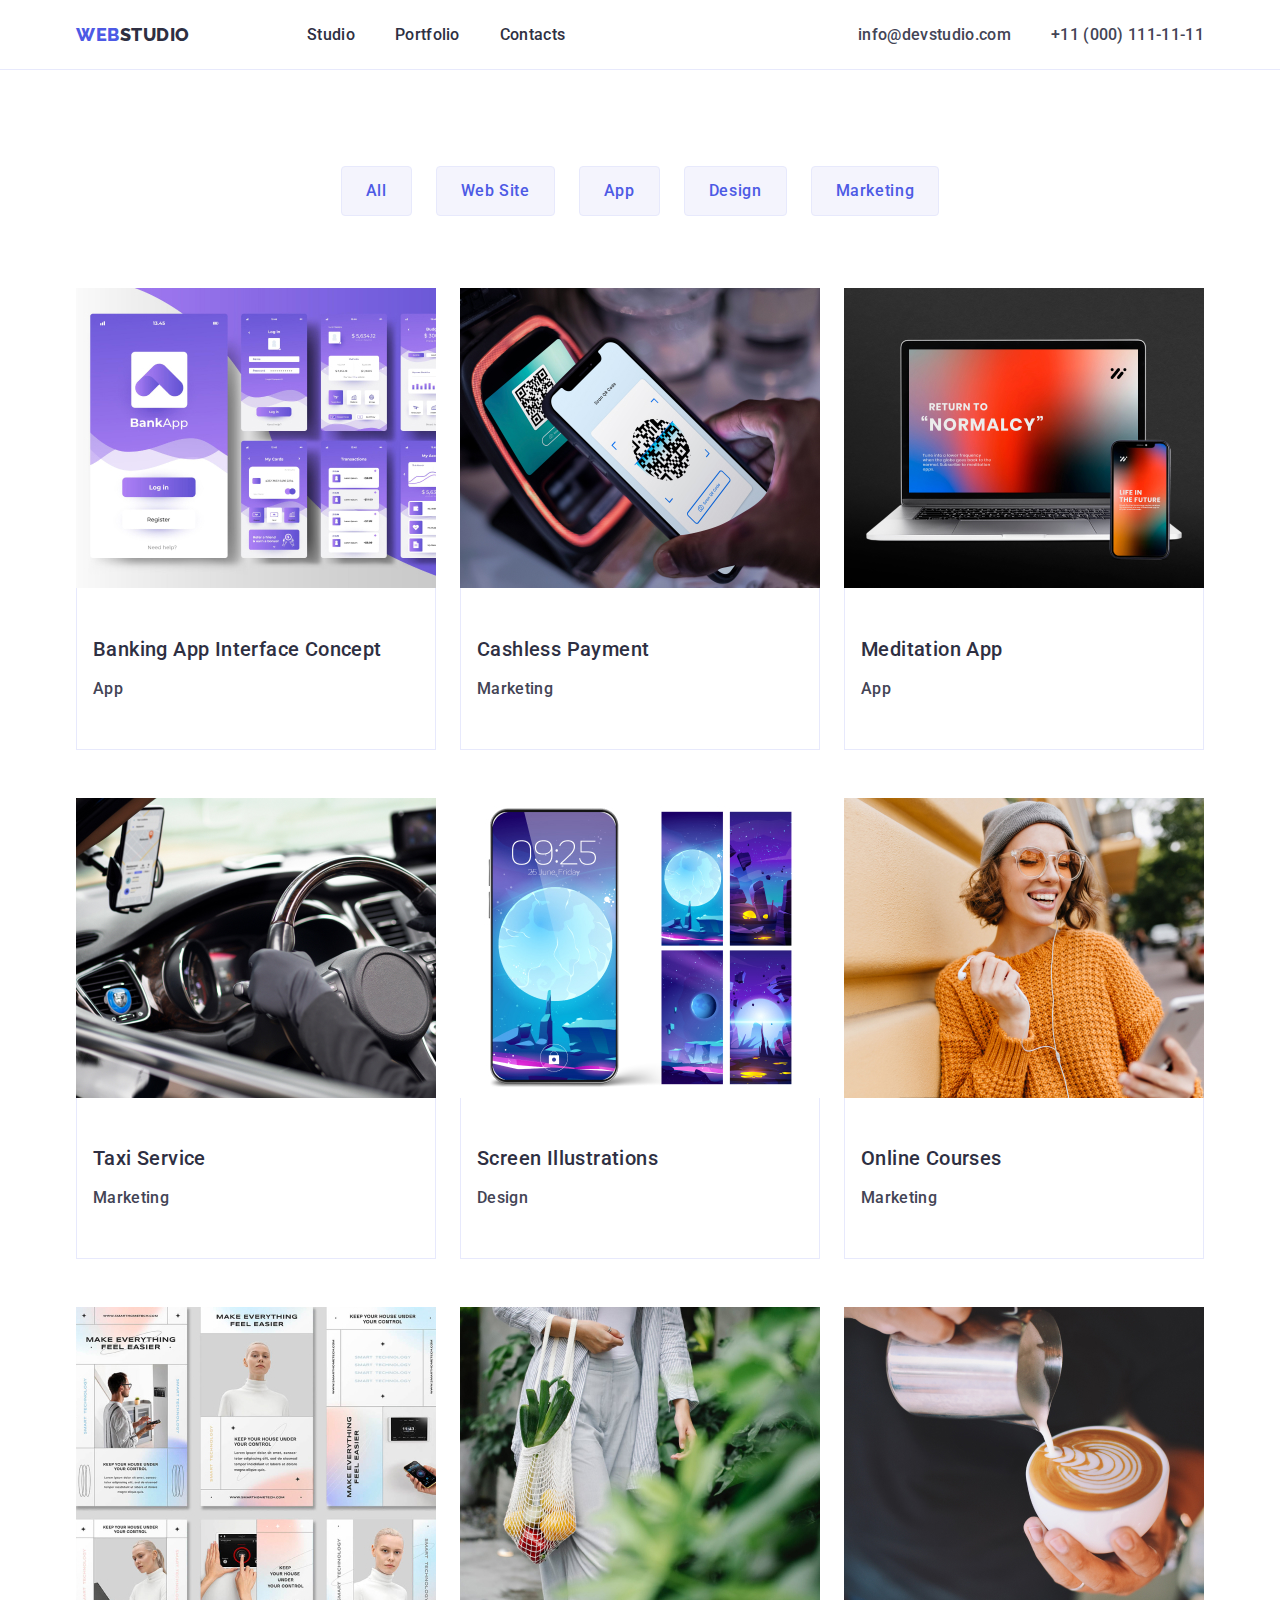
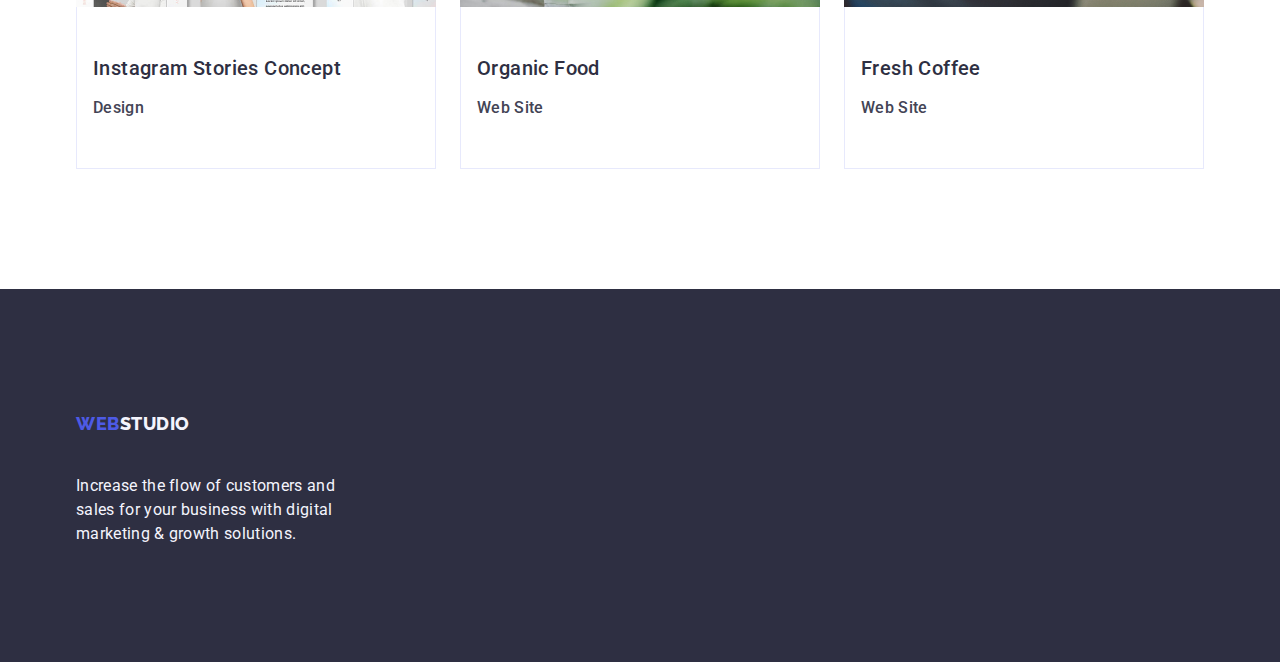
==== commit 3e0ca4ed: "update" ====
--- a/portfolio.html
+++ b/portfolio.html
@@ -38,7 +38,7 @@
     <!-- Main -->
 <main>
  <section class="portfolio">
-  <div class="container-none-padding">
+  <div class="container">
   <h1 hidden><Button>Portfolio</Button></h1>
   
 <ul class="list list-button">
--- a/css/style.css
+++ b/css/style.css
@@ -43,15 +43,6 @@
     
     padding-left: 15px;
     padding-right: 15px;
-    margin-left: auto;
-    margin-right: auto;   
-     /* outline: 1px solid tomato;   */
-}
-
-.container-none-padding {
-    width: 1158px;
-    align-items: center;
-    
     margin-left: auto;
     margin-right: auto;   
      /* outline: 1px solid tomato;   */
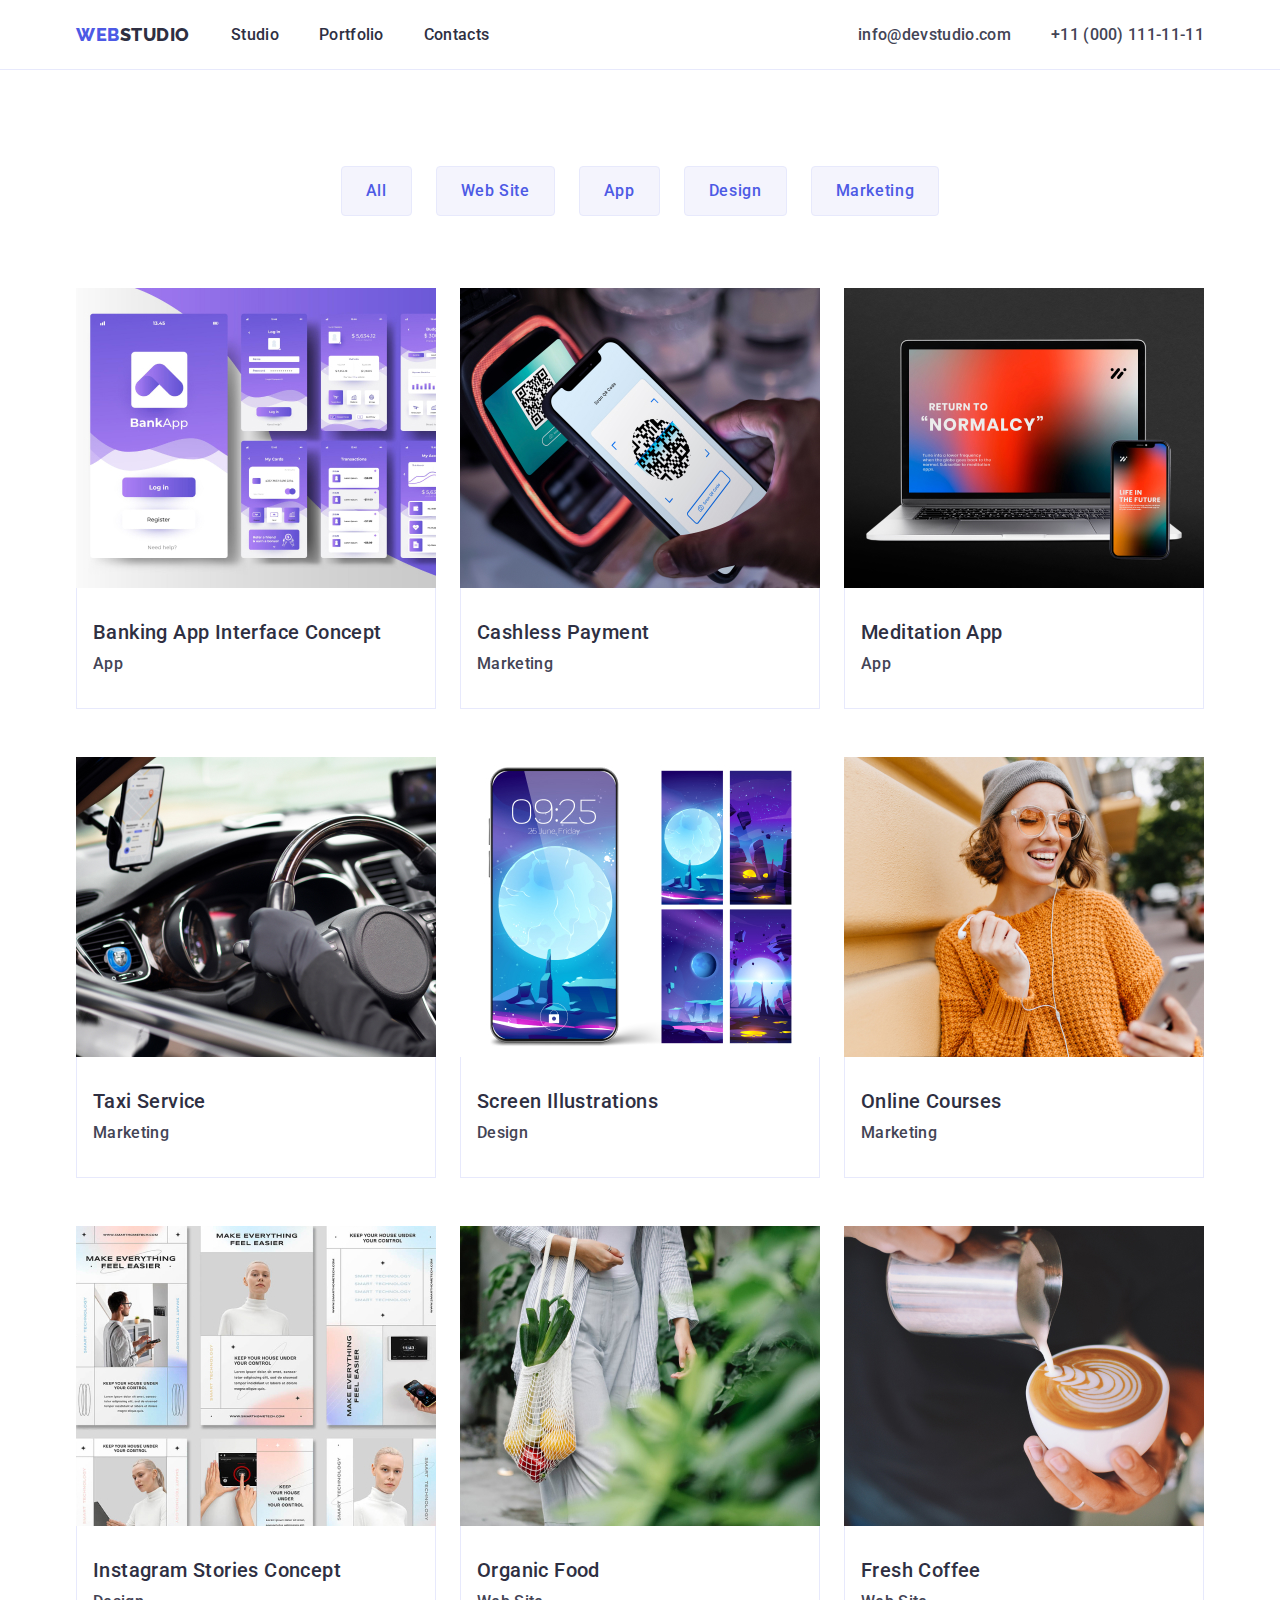
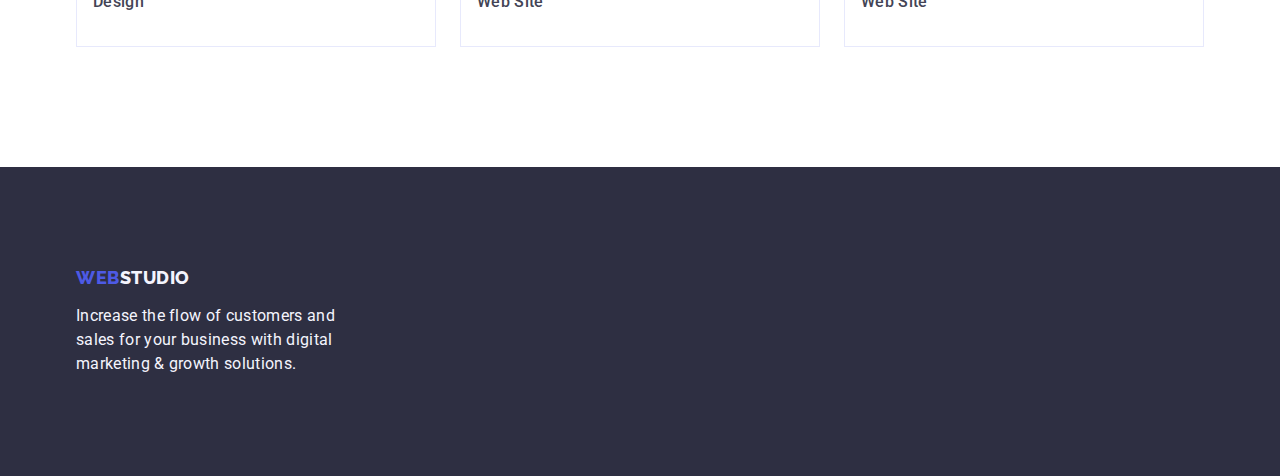
==== commit 903cba32: "update" ====
--- a/portfolio.html
+++ b/portfolio.html
@@ -130,7 +130,7 @@
     <!-- footer -->
     <footer class="footer">
       <div class="container">
-        <a href="./index.html" class="link logo-footer">Web<span class="logo-footer-studio">Studio</span></a>
+        <a href="./index.html" class="logo-footer">Web<span class="logo-footer-studio">Studio</span></a>
       <p class="title-footer">
         Increase the flow of customers and sales for your business with digital
         marketing & growth solutions.
--- a/css/style.css
+++ b/css/style.css
@@ -1,3 +1,9 @@
+/* Reset */
+h1, h2, h3, h4, h5, h6, p, ul {
+    margin: 0;
+    padding: 0
+}
+
 /* на все сразу */
 body {
     background-color: #FFFFFF;
@@ -77,7 +83,6 @@
     
     width: 115px;
     line-height: 1.17;
-    margin-right: 76px;
 }   
 
 .logo-footer {
@@ -92,8 +97,8 @@
     width: 115px;
     line-height: 1.17;
     
-    margin-right: 76px;
     margin-bottom: 16px;
+    
     
     display: inline-block;
     text-decoration: none;
@@ -149,7 +154,6 @@
     
     width: 264px;
     line-height: 1.5;
-    margin-top: 0;
 }
 
 
@@ -324,7 +328,7 @@
     letter-spacing: 0.02em;
     
     text-align: center;
-    margin-top: 32px;
+    
     margin-bottom: 8px;
 }
 
